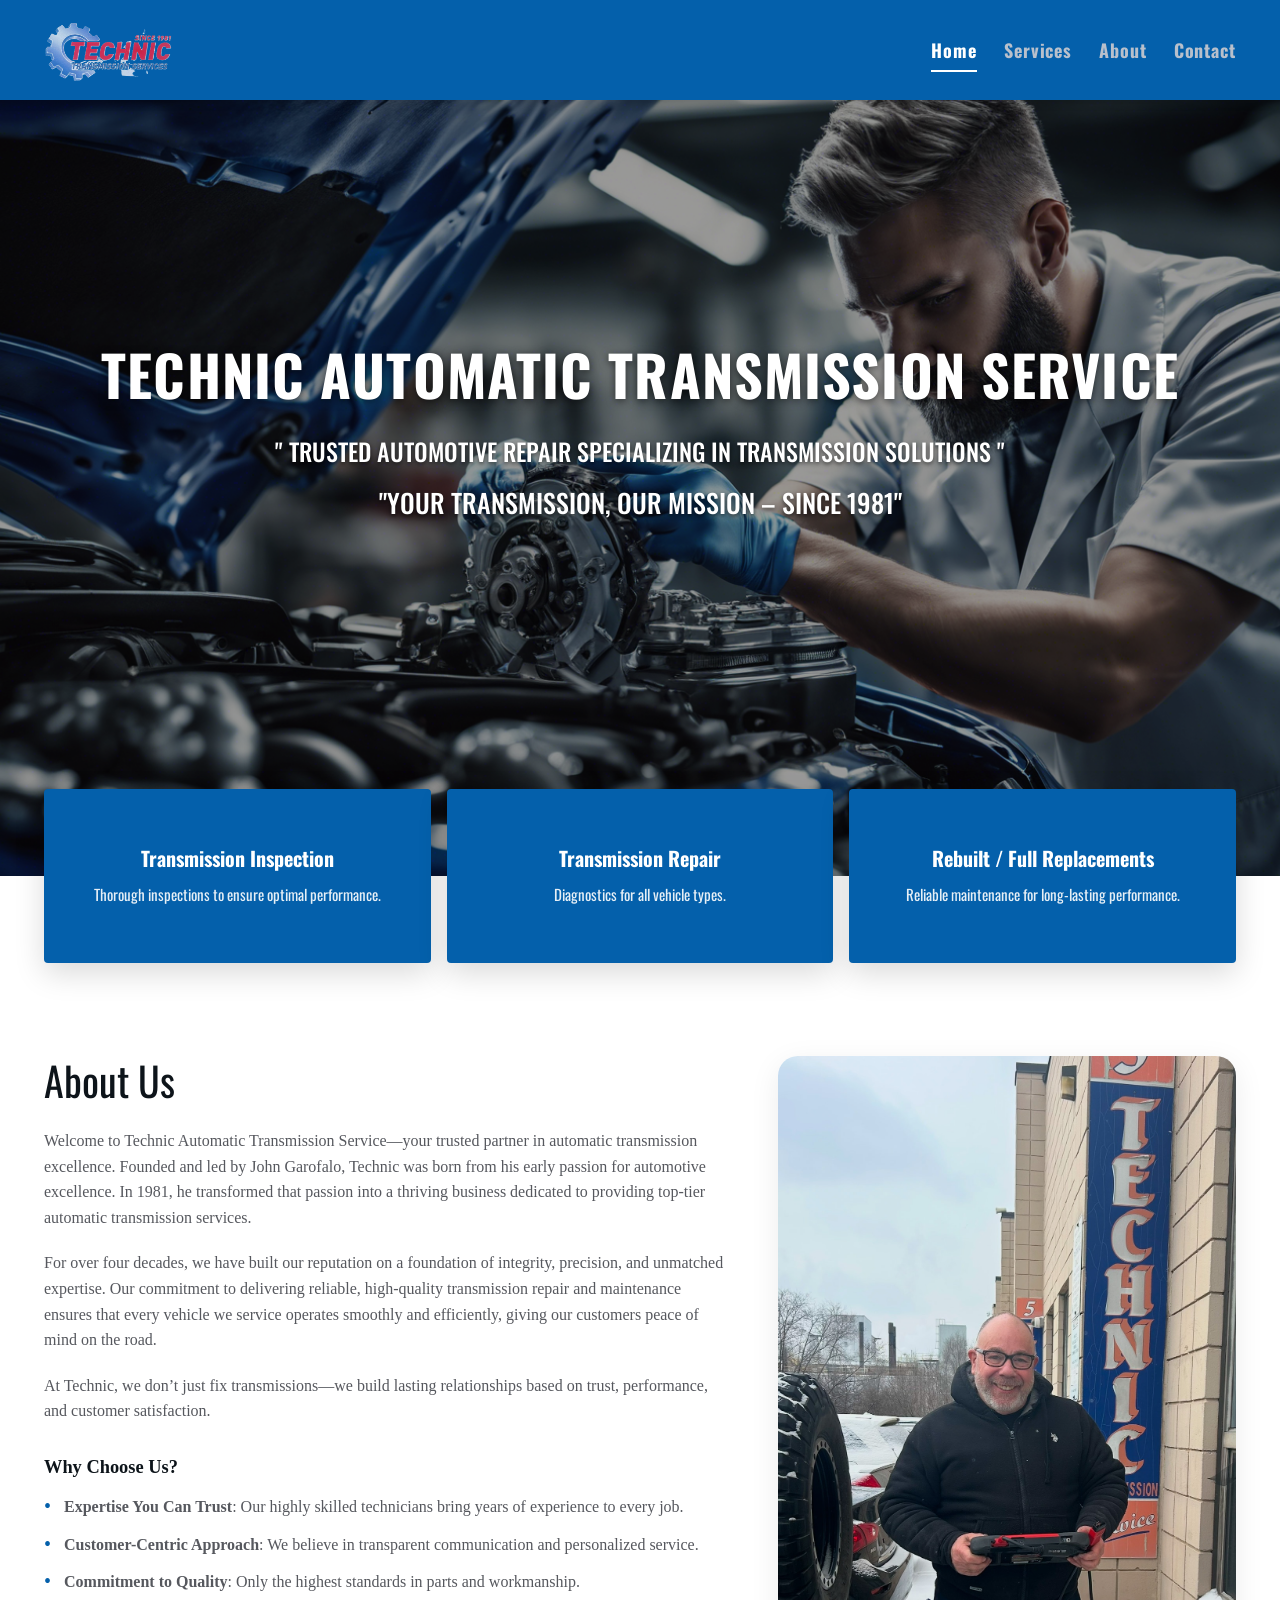
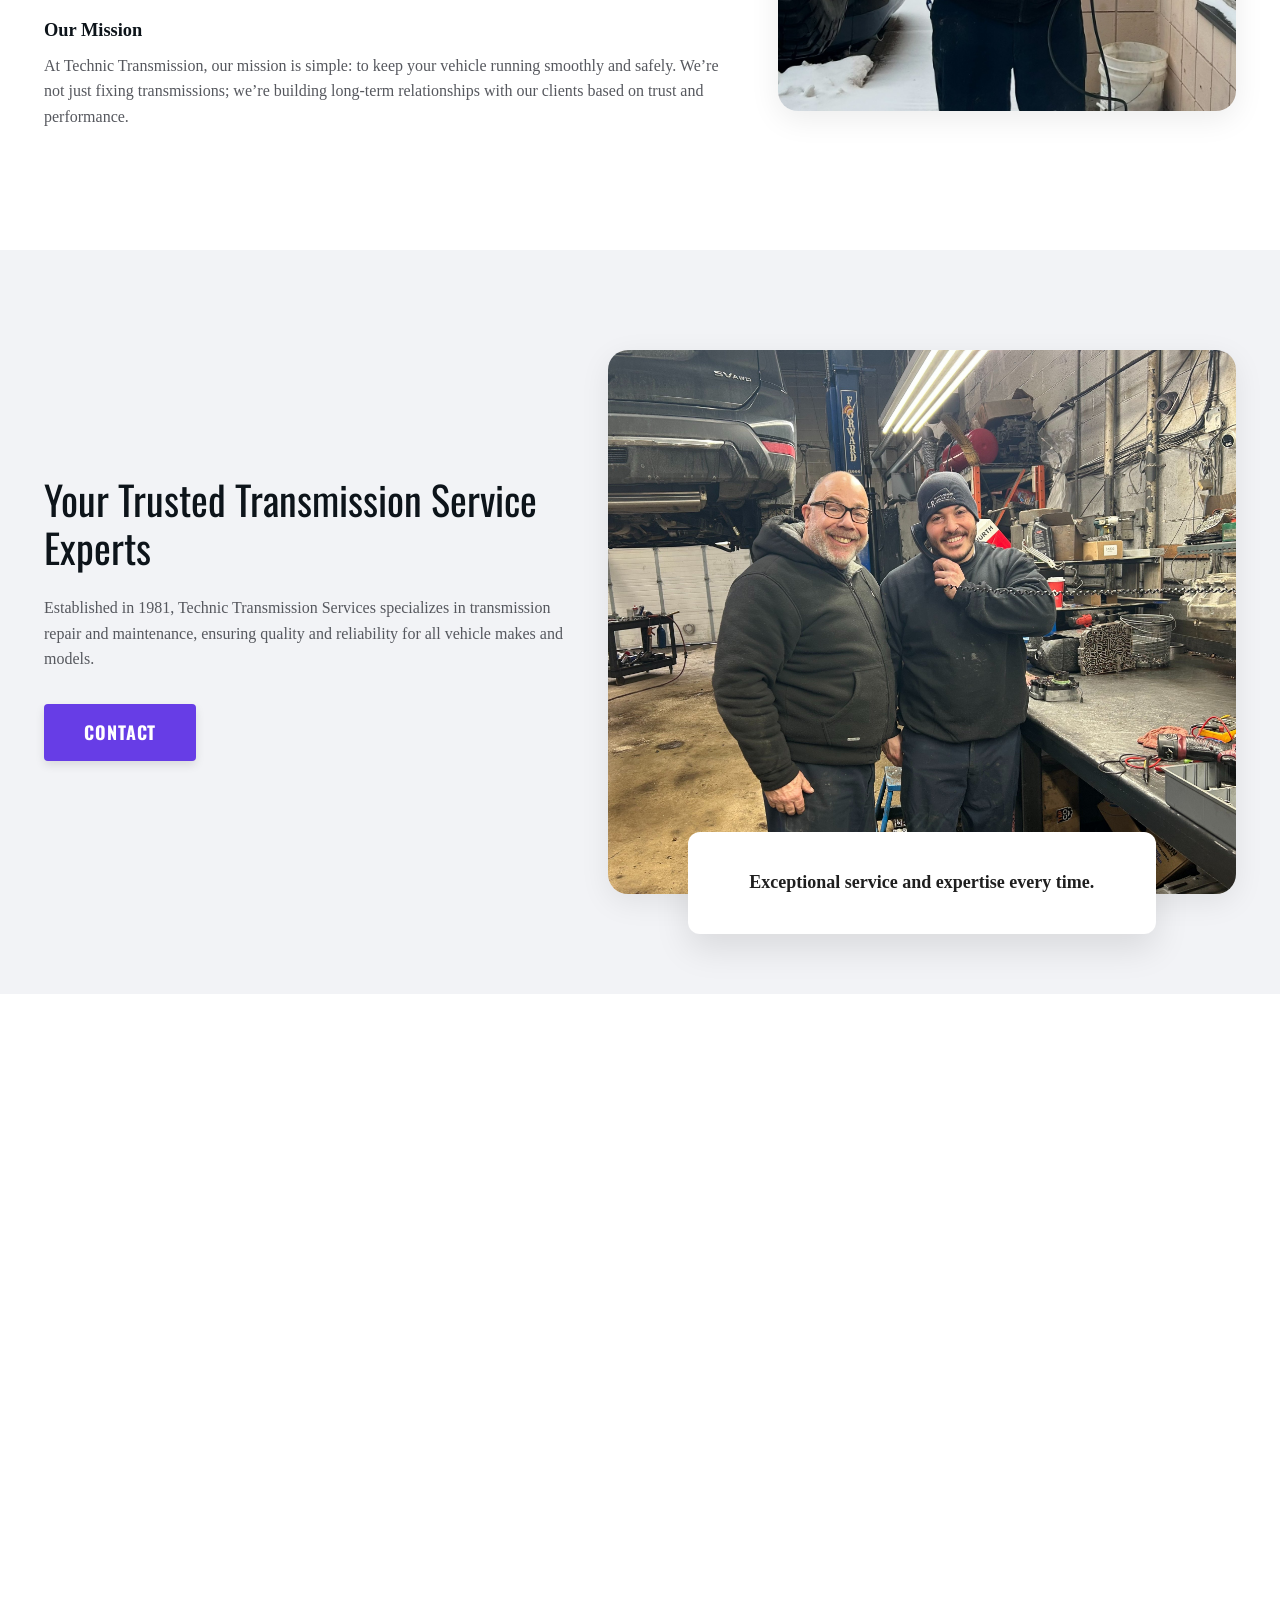
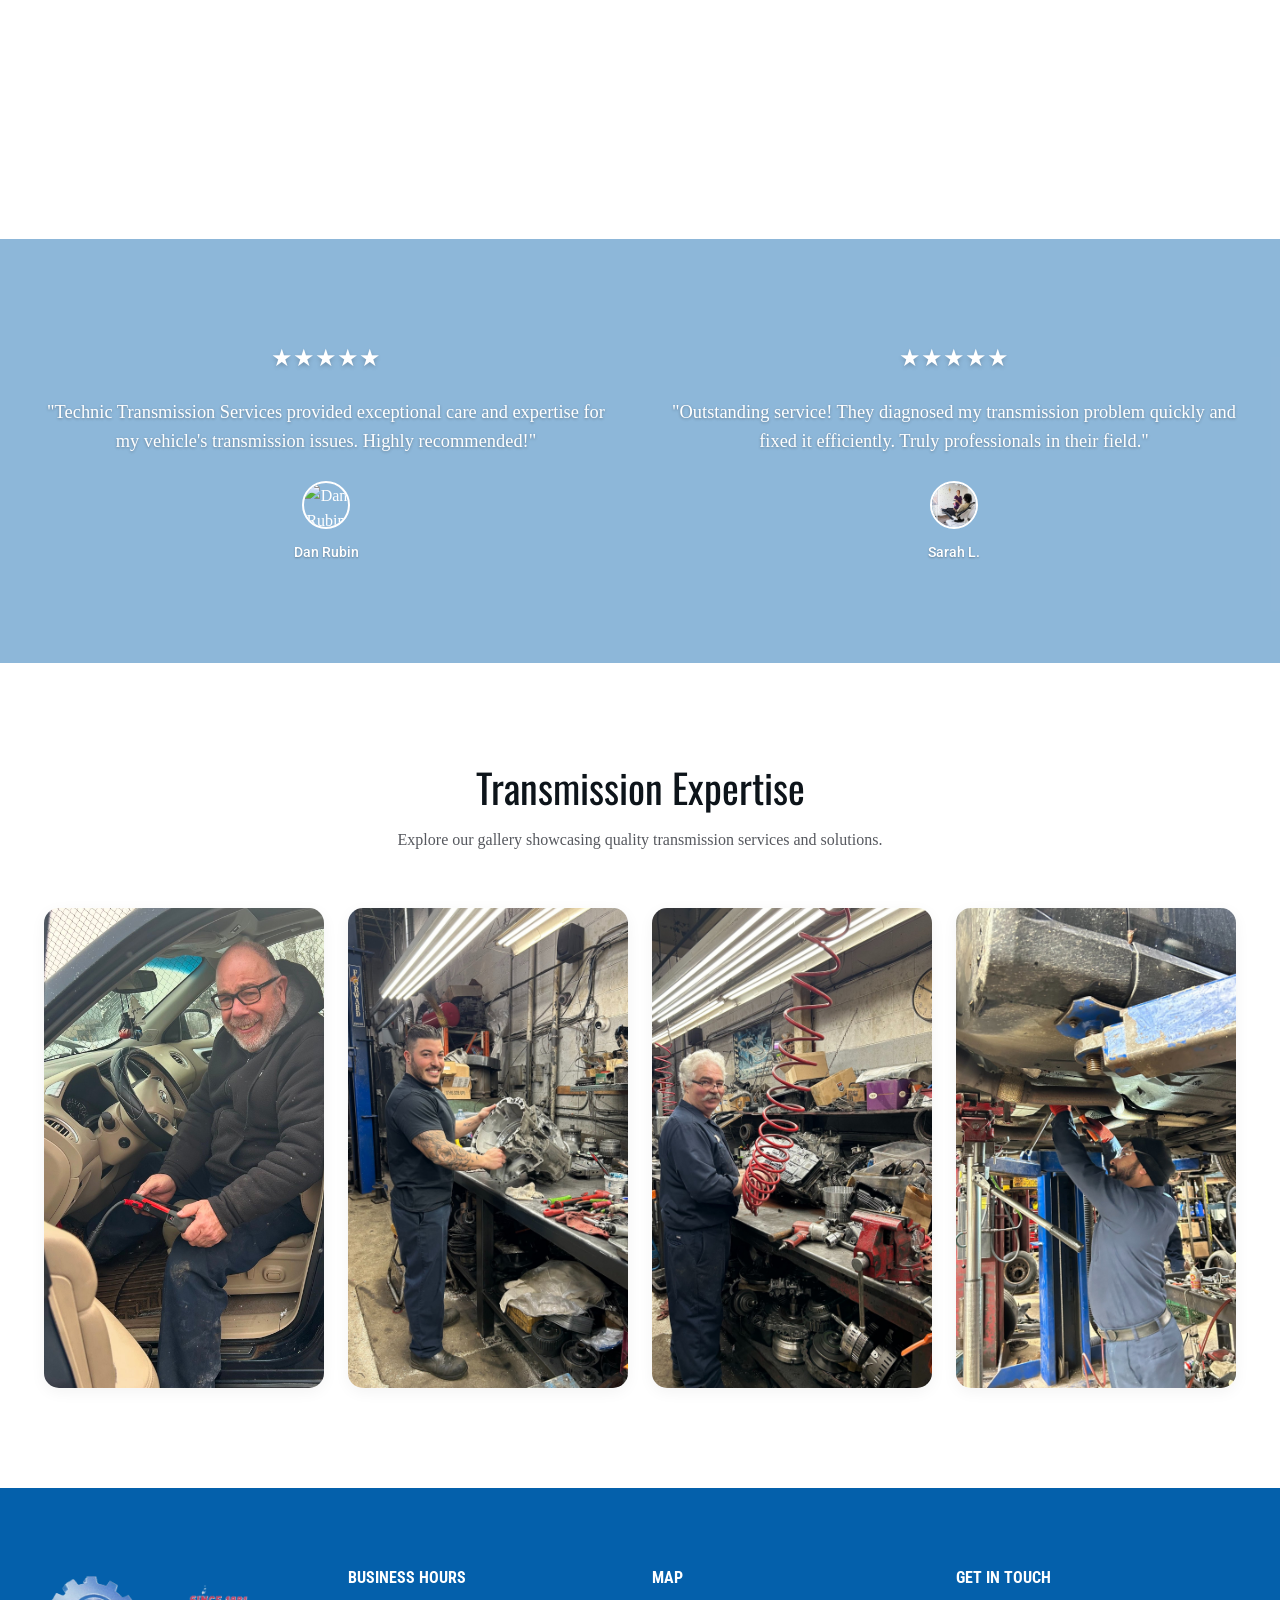
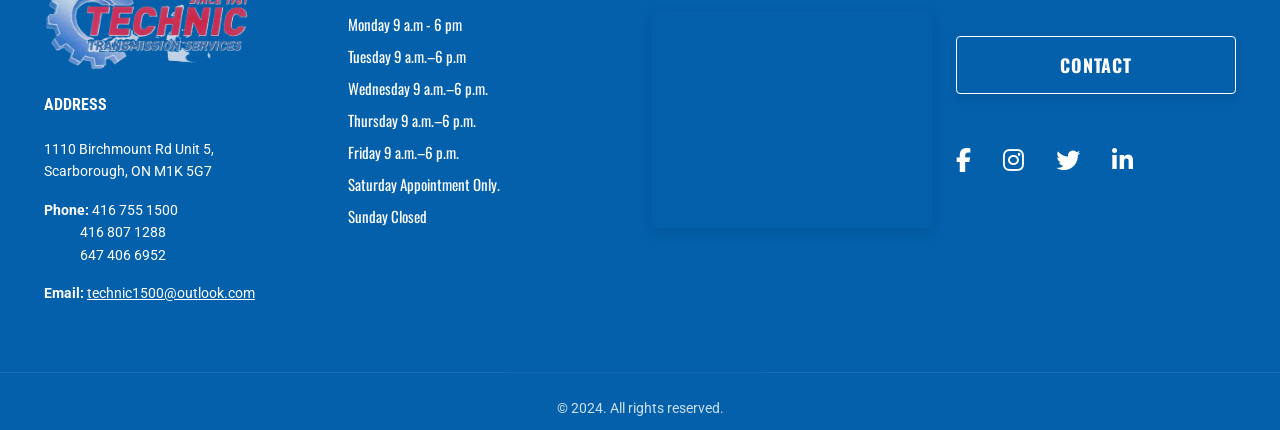
==== index.html @ 73900357 "Initial commit: Recreated technictransmission.com static clone with animations" ====
<!DOCTYPE html>
<html lang="en">
<head>
  <meta charset="utf-8">
  <meta name="viewport" content="width=device-width, initial-scale=1.0">
  <title>Expert Transmission Services for All Vehicle Makes and Models | TECHNIC TRANSMISSION SERVICES</title>
  <meta name="description" content="Technic Transmission Services has over 40 years of experience in automotive repair, specializing in transmission inspection, diagnostics, repairs, and replacements. Trust us for quality and reliability in all your transmission needs, serving both modern and classic vehicles.">
  <meta name="keywords" content="transmission services, automotive repair, vehicle maintenance">
  <link rel="canonical" href="https://technictransmission.com/">
  
  <!-- Open Graph -->
  <meta property="og:url" content="https://technictransmission.com/">
  <meta property="og:title" content="Expert Transmission Services for All Vehicle Makes and Models | TECHNIC TRANSMISSION SERVICES">
  <meta property="og:description" content="Technic Transmission Services has over 40 years of experience in automotive repair, specializing in transmission inspection, diagnostics, repairs, and replacements. Trust us for quality and reliability in all your transmission needs.">
  <meta property="og:type" content="website">
  <meta property="og:site_name" content="TECHNIC TRANSMISSION SERVICES">
  
  <!-- Font Awesome for Social Icons -->
  <link rel="stylesheet" href="https://cdnjs.cloudflare.com/ajax/libs/font-awesome/6.4.0/css/all.min.css">
  
  <!-- Stylesheets -->
  <link rel="stylesheet" href="css/style.css">
</head>
<body>

  <!-- Header Navigation -->
  <div class="header-wrapper">
    <header class="container">
      <a href="index.html" class="logo-link" id="nav-logo-link">
        <img src="assets/logo-technic-no-back-A1awnowZ25C1Ewwv.png" alt="TECHNIC TRANSMISSION SERVICES" class="logo">
      </a>
      <nav class="nav-desktop">
        <a href="index.html" class="active" id="nav-home">Home</a>
        <a href="services.html" id="nav-services">Services</a>
        <a href="about.html" id="nav-about">About</a>
        <a href="contact.html" id="nav-contact">Contact</a>
      </nav>
      <button class="mobile-nav-toggle" aria-label="Toggle Navigation" id="mobile-nav-toggle-btn">
        <span></span>
        <span></span>
        <span></span>
      </button>
    </header>
  </div>

  <!-- Mobile Navigation Drawer -->
  <div class="mobile-nav-drawer-overlay"></div>
  <div class="mobile-nav-drawer">
    <a href="index.html" class="active" id="mobile-nav-home">Home</a>
    <a href="services.html" id="mobile-nav-services">Services</a>
    <a href="about.html" id="mobile-nav-about">About</a>
    <a href="contact.html" id="mobile-nav-contact">Contact</a>
  </div>

  <!-- Main Hero Section -->
  <section class="hero-block" style="background-image: url('assets/generated-m7Vw7qOe8xiJV5N9.png');" id="hero-sec">
    <div class="hero-overlay"></div>
    <div class="container hero-content">
      <h1 id="hero-title">TECHNIC AUTOMATIC TRANSMISSION SERVICE</h1>
      <p class="subtitle-2" id="hero-sub2" style="margin-bottom: 12px;">" Trusted automotive repair specializing in transmission solutions "</p>
      <p class="subtitle-1" id="hero-sub1">"Your Transmission, Our Mission – Since 1981"</p>
    </div>
    <!-- 3 Overlap Cards -->
    <div class="hero-cards-row" id="hero-overlay-cards">
      <div class="hero-card" id="hero-card-1">
        <h6 id="hero-card-title-1">Transmission Inspection</h6>
        <p id="hero-card-desc-1">Thorough inspections to ensure optimal performance.</p>
      </div>
      <div class="hero-card" id="hero-card-2">
        <h6 id="hero-card-title-2">Transmission Repair</h6>
        <p id="hero-card-desc-2">Diagnostics for all vehicle types.</p>
      </div>
      <div class="hero-card" id="hero-card-3">
        <h6 id="hero-card-title-3">Rebuilt / Full Replacements</h6>
        <p id="hero-card-desc-3">Reliable maintenance for long-lasting performance.</p>
      </div>
    </div>
  </section>

  <!-- About Section -->
  <section class="section-padding block-light section-under-hero" id="about-us-sec">
    <div class="container about-section-grid reveal">
      <div class="about-content">
        <h3 id="about-title">About Us</h3>
        <p class="body" id="about-p-1">Welcome to Technic Automatic Transmission Service—your trusted partner in automatic transmission excellence. Founded and led by John Garofalo, Technic was born from his early passion for automotive excellence. In 1981, he transformed that passion into a thriving business dedicated to providing top-tier automatic transmission services.</p>
        <p class="body" id="about-p-2">For over four decades, we have built our reputation on a foundation of integrity, precision, and unmatched expertise. Our commitment to delivering reliable, high-quality transmission repair and maintenance ensures that every vehicle we service operates smoothly and efficiently, giving our customers peace of mind on the road.</p>
        <p class="body" id="about-p-3">At Technic, we don’t just fix transmissions—we build lasting relationships based on trust, performance, and customer satisfaction.</p>
        
        <h4 style="margin: 32px 0 16px; font-family: var(--font-body); font-weight: bold; font-size: 1.15rem;" id="why-choose-title">Why Choose Us?</h4>
        <ul id="why-choose-list">
          <li><strong>Expertise You Can Trust</strong>: Our highly skilled technicians bring years of experience to every job.</li>
          <li><strong>Customer-Centric Approach</strong>: We believe in transparent communication and personalized service.</li>
          <li><strong>Commitment to Quality</strong>: Only the highest standards in parts and workmanship.</li>
        </ul>
        
        <h4 style="margin: 24px 0 12px; font-family: var(--font-body); font-weight: bold; font-size: 1.15rem;" id="mission-title">Our Mission</h4>
        <p class="body" id="mission-p">At Technic Transmission, our mission is simple: to keep your vehicle running smoothly and safely. We’re not just fixing transmissions; we’re building long-term relationships with our clients based on trust and performance.</p>
      </div>
      <div class="about-image" id="about-img-box">
        <img src="assets/img_7250-AzG3MenNybFVEBEX.jpeg" alt="John Garofalo at Technic Automatic Transmission Service" id="about-img">
      </div>
    </div>
  </section>

  <!-- CTA Promo Section -->
  <section class="section-padding block-grey" id="cta-promo-sec">
    <div class="container split-promo-section reveal">
      <div class="split-promo-left">
        <h3 id="promo-title">Your Trusted Transmission Service Experts</h3>
        <p id="promo-desc">Established in 1981, Technic Transmission Services specializes in transmission repair and maintenance, ensuring quality and reliability for all vehicle makes and models.</p>
        <div>
          <a href="contact.html" class="btn btn-accent" id="promo-contact-btn">Contact</a>
        </div>
      </div>
      <div class="split-promo-right" id="promo-img-box">
        <div class="split-promo-img-wrapper">
          <img src="assets/img_7205-Y4LxPJ7b5zFBOOGz.jpeg" alt="Technic Transmission Service Workshop" id="promo-img">
        </div>
        <div class="split-promo-overlay-card" id="promo-overlay-card">
          <h6 id="promo-overlay-text">Exceptional service and expertise every time.</h6>
        </div>
      </div>
    </div>
  </section>

  <!-- Services Preview Section -->
  <section class="section-padding block-light reveal" id="services-preview-sec">
    <div class="container">
      <div class="services-section-intro">
        <h3 id="services-intro-title">Transmission Services Experts</h3>
        <p id="services-intro-desc">Specializing in transmission inspection, diagnostics, repairs, maintenance, and replacements for all vehicle types.</p>
      </div>
      <div class="services-grid-2col" id="services-cards-grid">
        <div class="service-card-2" id="service-card-repairs">
          <img src="assets/female-mechanic-holding-spare-parts-car-AQEyL80XDMIBqoEQ.jpg" alt="Female Mechanic Holding Spare Parts" id="service-img-repairs">
          <div class="service-card-2-content">
            <h6 id="service-title-repairs">Quality Repairs</h6>
            <p id="service-desc-repairs">Reliable transmission repairs performed by skilled technicians to restore your vehicle's performance and safety.</p>
          </div>
        </div>
        <div class="service-card-2" id="service-card-diagnostics">
          <img src="assets/spare-parts-car-mv0Dn53o91FQVlEJ.jpg" alt="Spare Parts Car" id="service-img-diagnostics">
          <div class="service-card-2-content">
            <h6 id="service-title-diagnostics">Expert Diagnostics</h6>
            <p id="service-desc-diagnostics">Comprehensive diagnostics to identify transmission issues and ensure optimal performance for your vehicle.</p>
          </div>
        </div>
      </div>
    </div>
  </section>

  <!-- Testimonials Section -->
  <section class="section-padding testimonials-section" style="background-image: url('assets/generated-YanylOLv6pF3JOVj.png');" id="testimonials-sec">
    <div class="testimonials-overlay"></div>
    <div class="container testimonials-content reveal" id="testimonials-container">
      <div class="testimonial-item" id="testimonial-dan">
        <div class="testimonial-stars" id="testimonial-stars-dan">★★★★★</div>
        <p class="testimonial-text" id="testimonial-quote-dan">"Technic Transmission Services provided exceptional care and expertise for my vehicle's transmission issues. Highly recommended!"</p>
        <img src="assets/photo-1687891993617-ac3cf1e47c81" alt="Dan Rubin" class="testimonial-avatar" id="testimonial-avatar-dan">
        <div class="testimonial-author" id="testimonial-author-dan">Dan Rubin</div>
      </div>
      <div class="testimonial-item" id="testimonial-sarah">
        <div class="testimonial-stars" id="testimonial-stars-sarah">★★★★★</div>
        <p class="testimonial-text" id="testimonial-quote-sarah">"Outstanding service! They diagnosed my transmission problem quickly and fixed it efficiently. Truly professionals in their field."</p>
        <img src="assets/photo-1711397817860-743aa0dc0dc6" alt="Sarah L." class="testimonial-avatar" id="testimonial-avatar-sarah">
        <div class="testimonial-author" id="testimonial-author-sarah">Sarah L.</div>
      </div>
    </div>
  </section>

  <!-- Gallery Section -->
  <section class="section-padding block-light reveal" id="gallery-sec">
    <div class="container">
      <div class="services-section-intro">
        <h3 id="gallery-intro-title">Transmission Expertise</h3>
        <p id="gallery-intro-desc">Explore our gallery showcasing quality transmission services and solutions.</p>
      </div>
      <div class="gallery-grid" id="gallery-photos-grid">
        <div class="gallery-item" id="gallery-item-1">
          <img src="assets/img_7249-mnlq49MXMKuP9bwV.png" alt="Transmission Parts Assembly" id="gallery-img-1">
          <div class="gallery-overlay-hover"></div>
        </div>
        <div class="gallery-item" id="gallery-item-2">
          <img src="assets/img_6449-AE0oZgbaqlcnMvZZ.jpeg" alt="Gearbox components" id="gallery-img-2">
          <div class="gallery-overlay-hover"></div>
        </div>
        <div class="gallery-item" id="gallery-item-3">
          <img src="assets/img_6458-YrDlpGylnVs5441n.jpeg" alt="Automotive lift tools" id="gallery-img-3">
          <div class="gallery-overlay-hover"></div>
        </div>
        <div class="gallery-item" id="gallery-item-4">
          <img src="assets/img_6452-YNqyjgGPD8cWO13d.jpeg" alt="John working on mechanical parts" id="gallery-img-4">
          <div class="gallery-overlay-hover"></div>
        </div>
      </div>
    </div>
  </section>

  <!-- Footer -->
  <footer class="footer-section" id="site-footer">
    <div class="container footer-grid">
      <!-- Col 1 -->
      <div class="footer-col" id="footer-col-1">
        <img src="assets/logo-technic-no-back-A1awnowZ25C1Ewwv.png" alt="TECHNIC TRANSMISSION SERVICES Logo" class="footer-logo" id="footer-logo-img">
        <h5>ADDRESS</h5>
        <div class="footer-address-col" id="footer-address-info">
          <p>1110 Birchmount Rd Unit 5,<br>Scarborough, ON M1K 5G7</p>
          <p style="margin-top: 16px;"><strong>Phone:</strong> 416 755 1500<br>&nbsp;&nbsp;&nbsp;&nbsp;&nbsp;&nbsp;&nbsp;&nbsp;&nbsp;&nbsp;&nbsp;&nbsp;416 807 1288<br>&nbsp;&nbsp;&nbsp;&nbsp;&nbsp;&nbsp;&nbsp;&nbsp;&nbsp;&nbsp;&nbsp;&nbsp;647 406 6952</p>
          <p style="margin-top: 16px;"><strong>Email:</strong> <a href="mailto:technic1500@outlook.com">technic1500@outlook.com</a></p>
        </div>
      </div>
      <!-- Col 2 -->
      <div class="footer-col footer-hours-col" id="footer-col-2">
        <h5>BUSINESS HOURS</h5>
        <p>Monday 9 a.m - 6 pm</p>
        <p>Tuesday 9 a.m.–6 p.m</p>
        <p>Wednesday 9 a.m.–6 p.m.</p>
        <p>Thursday 9 a.m.–6 p.m.</p>
        <p>Friday 9 a.m.–6 p.m.</p>
        <p>Saturday Appointment Only.</p>
        <p>Sunday Closed</p>
      </div>
      <!-- Col 3 -->
      <div class="footer-col" id="footer-col-3">
        <h5>MAP</h5>
        <div class="footer-map-col" id="footer-map-container">
          <iframe src="https://maps.google.com/maps?q=1110%20Birchmount%20Rd,%20Unit%205,Scarborough,ON%20M1K%205G7&t=m&z=13&ie=UTF8&output=embed" allowfullscreen="" loading="lazy" title="Technic Transmission Location Map"></iframe>
        </div>
      </div>
      <!-- Col 4 -->
      <div class="footer-col footer-social-btn-col" id="footer-col-4">
        <h5>GET IN TOUCH</h5>
        <a href="contact.html" class="btn btn-primary" style="width: 100%; border: 1px solid var(--color-white);" id="footer-contact-btn">Contact</a>
        <div class="footer-social-icons" style="margin-top: 24px;" id="footer-social-icons-box">
          <a href="#" aria-label="Facebook"><i class="fab fa-facebook-f"></i></a>
          <a href="#" aria-label="Instagram"><i class="fab fa-instagram"></i></a>
          <a href="#" aria-label="Twitter"><i class="fab fa-twitter"></i></a>
          <a href="#" aria-label="LinkedIn"><i class="fab fa-linkedin-in"></i></a>
        </div>
      </div>
    </div>
    <div class="footer-copyright" id="footer-copyright-bar">
      © 2024. All rights reserved.
    </div>
  </footer>

  <!-- Lightbox Modal -->
  <div class="lightbox-modal" id="gallery-lightbox">
    <button class="lightbox-close" aria-label="Close Lightbox" id="lightbox-close-btn">&times;</button>
    <div class="lightbox-content">
      <img src="" alt="" class="lightbox-img" id="lightbox-main-img">
    </div>
  </div>

  <!-- Scripts -->
  <script src="js/script.js"></script>
</body>
</html>
---- css/style.css ----
/* Import Google Fonts */
@import url('https://fonts.googleapis.com/css2?family=Oswald:wght@400;500;700&family=Roboto+Condensed:wght@400;700&family=Roboto:wght@400;500;700&display=swap');

/* Color Variables and Typography */
:root {
  --color-blue: #0460ab;
  --color-blue-hover: #034b85;
  --color-light-blue: #b8c0cc;
  --color-primary: #673de6;
  --color-primary-hover: #5025d1;
  --color-dark: #0d141a;
  --color-gray: #56585e;
  --color-light-gray: #f2f3f6;
  --color-white: #ffffff;
  --color-border: #dadce0;
  
  --font-header: 'Oswald', sans-serif;
  --font-body: 'Georgia', serif;
  --font-ui: 'Roboto', sans-serif;
  --font-condensed: 'Roboto Condensed', sans-serif;
  
  --max-width: 1224px;
}

/* Reset and Global Styles */
* {
  box-sizing: border-box;
  margin: 0;
  padding: 0;
}

html {
  scroll-behavior: smooth;
}

body {
  font-family: var(--font-body);
  color: var(--color-gray);
  line-height: 1.6;
  background-color: var(--color-white);
  overflow-x: hidden;
}

h1, h2, h3, h4, h5, h6 {
  font-family: var(--font-header);
  color: var(--color-dark);
  font-weight: 400;
  line-height: 1.2;
}

h1 { font-size: 3rem; }
h2 { font-size: 2.5rem; }
h3 { font-size: 2.25rem; }
h4 { font-size: 1.75rem; }
h5 { font-size: 1.25rem; }
h6 { font-size: 1.1rem; }

a {
  text-decoration: none;
  color: inherit;
  transition: all 0.3s cubic-bezier(0.25, 0.8, 0.25, 1);
}

img {
  max-width: 100%;
  height: auto;
  display: block;
}

/* Scroll Reveal Base Classes */
.reveal {
  opacity: 0;
  transform: translateY(40px);
  transition: opacity 0.8s cubic-bezier(0.16, 1, 0.3, 1), transform 0.8s cubic-bezier(0.16, 1, 0.3, 1);
}

.reveal.visible {
  opacity: 1;
  transform: translateY(0);
}

.reveal-delay-1 { transition-delay: 0.1s; }
.reveal-delay-2 { transition-delay: 0.2s; }
.reveal-delay-3 { transition-delay: 0.3s; }

/* Layout Utilities */
.container {
  max-width: var(--max-width);
  margin: 0 auto;
  padding: 0 16px;
  width: 100%;
}

.section-padding {
  padding: 100px 0;
}

@media (max-width: 768px) {
  .section-padding {
    padding: 60px 16px;
  }
}

.text-center {
  text-align: center;
}

.text-left {
  text-align: left;
}

/* Sticky Header */
.header-wrapper {
  position: sticky;
  top: 0;
  z-index: 100;
  background-color: var(--color-blue);
  box-shadow: 0 2px 10px rgba(0, 0, 0, 0.1);
  transition: background-color 0.4s ease, height 0.4s ease;
}

header {
  height: 100px;
  display: flex;
  justify-content: space-between;
  align-items: center;
  transition: height 0.4s ease;
}

header .logo-link {
  display: flex;
  align-items: center;
}

header .logo {
  height: 64px;
  transition: height 0.4s ease, transform 0.3s ease;
}

header .logo:hover {
  transform: scale(1.05);
}

/* Nav Links */
nav.nav-desktop {
  display: flex;
  align-items: center;
  gap: 27px;
  height: 100%;
}

nav.nav-desktop a {
  font-family: var(--font-header);
  font-size: 18px;
  font-weight: 700;
  text-transform: none;
  color: var(--color-light-blue);
  letter-spacing: 0.05em;
  padding: 8px 0;
  position: relative;
}

nav.nav-desktop a:hover,
nav.nav-desktop a.active {
  color: var(--color-white);
}

nav.nav-desktop a::after {
  content: '';
  position: absolute;
  bottom: 0;
  left: 0;
  width: 0;
  height: 2px;
  background-color: var(--color-white);
  transition: width 0.3s cubic-bezier(0.25, 0.8, 0.25, 1);
}

nav.nav-desktop a:hover::after,
nav.nav-desktop a.active::after {
  width: 100%;
}

/* Mobile Nav Toggle */
.mobile-nav-toggle {
  display: none;
  background: none;
  border: none;
  cursor: pointer;
  padding: 8px;
  z-index: 200;
}

.mobile-nav-toggle span {
  display: block;
  width: 28px;
  height: 3px;
  background-color: var(--color-white);
  margin: 6px 0;
  transition: all 0.3s cubic-bezier(0.25, 0.8, 0.25, 1);
}

/* Hamburger menu open state */
.mobile-nav-toggle.open span:nth-child(1) {
  transform: translateY(9px) rotate(45deg);
}

.mobile-nav-toggle.open span:nth-child(2) {
  opacity: 0;
}

.mobile-nav-toggle.open span:nth-child(3) {
  transform: translateY(-9px) rotate(-45deg);
}

/* Mobile Nav Overlay Drawer */
.mobile-nav-drawer {
  position: fixed;
  top: 0;
  right: -100%;
  width: 75%;
  max-width: 320px;
  height: 100vh;
  background-color: var(--color-blue);
  z-index: 150;
  display: flex;
  flex-direction: column;
  padding: 120px 32px 40px;
  box-shadow: -5px 0 25px rgba(0,0,0,0.15);
  transition: right 0.4s cubic-bezier(0.16, 1, 0.3, 1);
}

.mobile-nav-drawer.open {
  right: 0;
}

.mobile-nav-drawer-overlay {
  position: fixed;
  top: 0;
  left: 0;
  width: 100vw;
  height: 100vh;
  background-color: rgba(0, 0, 0, 0.4);
  z-index: 140;
  opacity: 0;
  visibility: hidden;
  transition: all 0.3s ease;
}

.mobile-nav-drawer-overlay.open {
  opacity: 1;
  visibility: visible;
}

.mobile-nav-drawer a {
  font-family: var(--font-header);
  font-size: 24px;
  font-weight: 700;
  text-transform: uppercase;
  color: var(--color-light-blue);
  margin-bottom: 24px;
}

.mobile-nav-drawer a:hover,
.mobile-nav-drawer a.active {
  color: var(--color-white);
}

/* Responsive Header */
@media (max-width: 768px) {
  header {
    height: 76px;
  }
  header .logo {
    height: 36px;
  }
  nav.nav-desktop {
    display: none;
  }
  .mobile-nav-toggle {
    display: block;
  }
}

/* Premium Button Component */
.btn {
  display: inline-block;
  font-family: var(--font-header);
  font-size: 18px;
  font-weight: 700;
  text-transform: uppercase;
  padding: 14px 40px;
  border-radius: 4px;
  border: none;
  cursor: pointer;
  transition: all 0.3s cubic-bezier(0.25, 0.8, 0.25, 1);
  letter-spacing: 0.05em;
  text-align: center;
  position: relative;
  overflow: hidden;
  box-shadow: 0 4px 10px rgba(0,0,0,0.1);
  z-index: 1;
}

.btn-primary {
  background-color: var(--color-blue);
  color: var(--color-white);
}

.btn-primary::before {
  content: '';
  position: absolute;
  top: 0;
  left: 0;
  width: 100%;
  height: 100%;
  background: var(--color-blue-hover);
  z-index: -1;
  transform: scaleX(0);
  transform-origin: right;
  transition: transform 0.4s cubic-bezier(0.16, 1, 0.3, 1);
}

.btn-primary:hover {
  transform: translateY(-3px);
  box-shadow: 0 6px 15px rgba(0,0,0,0.15);
}

.btn-primary:hover::before {
  transform: scaleX(1);
  transform-origin: left;
}

.btn-accent {
  background-color: var(--color-primary);
  color: var(--color-white);
}

.btn-accent::before {
  content: '';
  position: absolute;
  top: 0;
  left: 0;
  width: 100%;
  height: 100%;
  background: var(--color-primary-hover);
  z-index: -1;
  transform: scaleX(0);
  transform-origin: right;
  transition: transform 0.4s cubic-bezier(0.16, 1, 0.3, 1);
}

.btn-accent:hover {
  transform: translateY(-3px);
  box-shadow: 0 6px 15px rgba(0,0,0,0.15);
}

.btn-accent:hover::before {
  transform: scaleX(1);
  transform-origin: left;
}

/* Forms */
.form-group {
  margin-bottom: 22px;
}

.form-label {
  display: block;
  font-family: var(--font-ui);
  font-size: 14px;
  font-weight: 500;
  margin-bottom: 6px;
  color: var(--color-dark);
}

.form-control {
  width: 100%;
  padding: 12px 16px;
  font-family: var(--font-ui);
  font-size: 15px;
  border: 1px solid var(--color-border);
  border-radius: 4px;
  background-color: var(--color-white);
  color: var(--color-dark);
  transition: border-color 0.3s ease, box-shadow 0.3s ease;
}

.form-control:focus {
  outline: none;
  border-color: var(--color-blue);
  box-shadow: 0 0 0 3px rgba(4, 96, 171, 0.15);
}

textarea.form-control {
  resize: vertical;
  min-height: 120px;
}

.form-error-msg {
  color: #ff3860;
  font-family: var(--font-ui);
  font-size: 12px;
  margin-top: 4px;
  display: none;
  animation: fadeIn 0.3s ease;
}

/* Form success card */
.form-success-card {
  display: none;
  background-color: var(--color-light-gray);
  border: 2px solid var(--color-blue);
  border-radius: 8px;
  padding: 40px;
  text-align: center;
  box-shadow: 0 10px 25px rgba(0,0,0,0.05);
  animation: scaleUp 0.4s cubic-bezier(0.16, 1, 0.3, 1) forwards;
}

.form-success-card h4 {
  margin-bottom: 12px;
  color: var(--color-blue);
}

/* General Layout Blocks */
.block-light {
  background-color: var(--color-white);
}

.block-grey {
  background-color: var(--color-light-gray);
}

/* 1. Hero Block styling (Home page) */
.hero-block {
  position: relative;
  background-size: cover;
  background-position: center;
  background-repeat: no-repeat;
  min-height: 776px;
  display: flex;
  flex-direction: column;
  justify-content: center;
}

.hero-overlay {
  position: absolute;
  top: 0;
  left: 0;
  width: 100%;
  height: 100%;
  background-color: rgba(0, 0, 0, 0.4); /* Overlay Opacity */
  z-index: 1;
}

.hero-content {
  position: relative;
  z-index: 2;
  text-align: center;
  color: var(--color-white);
  padding: 100px 0 200px;
  animation: fadeInDown 1s cubic-bezier(0.16, 1, 0.3, 1);
}

.hero-content h1 {
  font-size: 3.5rem;
  color: var(--color-white);
  margin-bottom: 24px;
  text-shadow: 0 2px 8px rgba(0,0,0,0.6);
  font-weight: 700;
  text-transform: uppercase;
  letter-spacing: 0.02em;
}

.hero-content .subtitle-1 {
  font-family: var(--font-header);
  font-size: 26px;
  font-weight: 500;
  text-transform: uppercase;
  margin-bottom: 12px;
  color: var(--color-white);
  text-shadow: 0 2px 4px rgba(0,0,0,0.6);
}

.hero-content .subtitle-2 {
  font-family: var(--font-header);
  font-size: 24px;
  font-weight: 500;
  text-transform: uppercase;
  color: var(--color-white);
  text-shadow: 0 2px 4px rgba(0,0,0,0.6);
}

/* Service box overlays in hero bottom */
.hero-cards-row {
  position: absolute;
  bottom: 0;
  left: 50%;
  transform: translate(-50%, 50%);
  width: 100%;
  max-width: var(--max-width);
  display: grid;
  grid-template-columns: repeat(3, 1fr);
  gap: 16px;
  padding: 0 16px;
  z-index: 5;
  animation: heroCardsFadeInUp 1s cubic-bezier(0.16, 1, 0.3, 1) 0.2s both;
}

.hero-card {
  background-color: var(--color-blue);
  color: var(--color-white);
  padding: 40px 32px;
  text-align: center;
  box-shadow: 0 10px 30px rgba(0,0,0,0.15);
  display: flex;
  flex-direction: column;
  justify-content: center;
  align-items: center;
  min-height: 174px;
  transition: transform 0.3s cubic-bezier(0.25, 0.8, 0.25, 1), box-shadow 0.3s ease;
  border-radius: 4px;
  cursor: default;
}

.hero-card:hover {
  transform: translateY(-8px);
  box-shadow: 0 15px 35px rgba(0,0,0,0.25);
  background-color: var(--color-blue-hover);
}

.hero-card h6 {
  font-size: 20px;
  font-weight: 700;
  text-transform: none;
  margin-bottom: 12px;
  color: var(--color-white);
  font-family: var(--font-header);
  transition: transform 0.3s ease;
}

.hero-card:hover h6 {
  transform: scale(1.05);
}

.hero-card p {
  font-family: var(--font-header);
  font-size: 15px;
  font-weight: 400;
  opacity: 0.9;
}

/* Adjust margins on section under hero due to cards overlap */
.section-under-hero {
  padding-top: 180px;
}

@media (max-width: 768px) {
  .hero-block {
    min-height: auto;
  }
  .hero-content {
    padding: 60px 16px 220px;
  }
  .hero-content h1 {
    font-size: 2.2rem;
  }
  .hero-content .subtitle-1,
  .hero-content .subtitle-2 {
    font-size: 18px;
  }
  .hero-cards-row {
    position: relative;
    transform: none;
    left: 0;
    grid-template-columns: 1fr;
    gap: 16px;
    padding: 0 16px;
    margin-top: -180px;
    margin-bottom: 40px;
    animation: fadeInUpMobile 1s cubic-bezier(0.16, 1, 0.3, 1) 0.2s both;
  }
  .section-under-hero {
    padding-top: 40px;
  }
}

/* 2. Split/Promotional Section with Image, Text and Overlay Shape Card */
.split-promo-section {
  display: flex;
  align-items: stretch;
  gap: 40px;
}

.split-promo-left {
  flex: 1;
  display: flex;
  flex-direction: column;
  justify-content: center;
}

.split-promo-left h3 {
  font-size: 2.5rem;
  margin-bottom: 24px;
}

.split-promo-left p {
  margin-bottom: 32px;
}

.split-promo-right {
  flex: 1.2;
  position: relative;
}

.split-promo-img-wrapper {
  width: 100%;
  height: 544px;
  border-radius: 20px;
  overflow: hidden;
  box-shadow: 0 8px 30px rgba(0,0,0,0.08);
}

.split-promo-img-wrapper img {
  width: 100%;
  height: 100%;
  object-fit: cover;
  transition: transform 0.6s cubic-bezier(0.25, 0.8, 0.25, 1);
}

.split-promo-right:hover .split-promo-img-wrapper img {
  transform: scale(1.04);
}

/* Floating White card */
.split-promo-overlay-card {
  position: absolute;
  bottom: -40px;
  left: 80px;
  right: 80px;
  background-color: var(--color-white);
  border-radius: 12px;
  padding: 40px;
  box-shadow: 0 15px 35px rgba(0,0,0,0.1);
  text-align: center;
  transition: transform 0.3s cubic-bezier(0.25, 0.8, 0.25, 1), box-shadow 0.3s ease;
}

.split-promo-right:hover .split-promo-overlay-card {
  transform: translateY(-5px);
  box-shadow: 0 20px 40px rgba(0,0,0,0.15);
}

.split-promo-overlay-card h6 {
  font-size: 18px;
  font-weight: 700;
  color: #1f1f1f;
  font-family: var(--font-body);
}

@media (max-width: 992px) {
  .split-promo-section {
    flex-direction: column;
    gap: 56px;
  }
  .split-promo-img-wrapper {
    height: 376px;
  }
  .split-promo-overlay-card {
    position: relative;
    bottom: 0;
    left: 0;
    right: 0;
    margin-top: -30px;
    padding: 30px 20px;
  }
}

/* 3. About Section (Home page / about.html) */
.about-section-grid {
  display: grid;
  grid-template-columns: 1.2fr 0.8fr;
  gap: 48px;
}

.about-content h3 {
  font-size: 2.5rem;
  margin-bottom: 24px;
}

.about-content p.body {
  margin-bottom: 20px;
}

.about-content strong {
  font-weight: 700;
}

.about-content ul {
  list-style: none;
  margin-bottom: 24px;
}

.about-content li {
  margin-bottom: 12px;
  padding-left: 20px;
  position: relative;
  transition: transform 0.2s ease;
}

.about-content li:hover {
  transform: translateX(4px);
}

.about-content li::before {
  content: '•';
  position: absolute;
  left: 0;
  color: var(--color-blue);
  font-size: 20px;
  line-height: 1;
  top: 2px;
}

.about-image {
  border-radius: 20px;
  overflow: hidden;
  height: 655px;
  box-shadow: 0 8px 30px rgba(0,0,0,0.08);
}

.about-image img {
  width: 100%;
  height: 100%;
  object-fit: cover;
  transition: transform 0.6s cubic-bezier(0.25, 0.8, 0.25, 1);
}

.about-image:hover img {
  transform: scale(1.03);
}

@media (max-width: 768px) {
  .about-section-grid {
    grid-template-columns: 1fr;
    gap: 32px;
  }
  .about-image {
    height: 376px;
  }
}

/* 4. Services Grid (2 Columns, Home Page / services.html) */
.services-section-intro {
  max-width: 650px;
  margin: 0 auto 56px;
  text-align: center;
}

.services-section-intro h3 {
  font-size: 2.5rem;
  margin-bottom: 16px;
}

.services-grid-2col {
  display: grid;
  grid-template-columns: 1fr 1fr;
  gap: 32px;
}

.service-card-2 {
  background-color: var(--color-white);
  border-radius: 12px;
  overflow: hidden;
  box-shadow: 0 4px 20px rgba(0,0,0,0.05);
  display: flex;
  flex-direction: column;
  transition: transform 0.3s cubic-bezier(0.25, 0.8, 0.25, 1), box-shadow 0.3s ease;
}

.service-card-2:hover {
  transform: translateY(-8px);
  box-shadow: 0 15px 35px rgba(0,0,0,0.1);
}

.service-card-2 img {
  height: 304px;
  width: 100%;
  object-fit: cover;
  transition: transform 0.6s cubic-bezier(0.25, 0.8, 0.25, 1);
}

.service-card-2:hover img {
  transform: scale(1.05);
}

.service-card-2-content {
  padding: 40px;
  text-align: center;
  flex-grow: 1;
}

.service-card-2-content h6 {
  font-size: 22px;
  font-weight: 700;
  margin-bottom: 16px;
  color: var(--color-dark);
  transition: color 0.3s ease;
}

.service-card-2:hover .service-card-2-content h6 {
  color: var(--color-blue);
}

.service-card-2-content p {
  color: var(--color-gray);
  font-size: 15px;
}

@media (max-width: 768px) {
  .services-grid-2col {
    grid-template-columns: 1fr;
    gap: 24px;
  }
  .service-card-2 img {
    height: 224px;
  }
  .service-card-2-content {
    padding: 24px;
  }
}

/* 5. Testimonial Section with Stars */
.testimonials-section {
  position: relative;
  background-size: cover;
  background-position: center;
  background-attachment: fixed;
  color: var(--color-white);
}

.testimonials-overlay {
  position: absolute;
  top: 0;
  left: 0;
  width: 100%;
  height: 100%;
  background-color: rgba(4, 96, 171, 0.45); /* Overlay opacity 45% with Header Blue */
  z-index: 1;
}

.testimonials-content {
  position: relative;
  z-index: 2;
  display: grid;
  grid-template-columns: 1fr 1fr;
  gap: 64px;
}

.testimonial-item {
  text-align: center;
  display: flex;
  flex-direction: column;
  align-items: center;
  transition: transform 0.3s cubic-bezier(0.25, 0.8, 0.25, 1);
}

.testimonial-item:hover {
  transform: scale(1.02);
}

.testimonial-stars {
  font-size: 24px;
  color: var(--color-white);
  margin-bottom: 20px;
  text-shadow: 0 2px 4px rgba(0,0,0,0.2);
}

.testimonial-text {
  font-family: var(--font-body);
  font-size: 1.15rem;
  margin-bottom: 24px;
  line-height: 1.6;
  text-shadow: 0 1px 3px rgba(0,0,0,0.3);
}

.testimonial-avatar {
  width: 48px;
  height: 48px;
  border-radius: 50%;
  object-fit: cover;
  margin-bottom: 12px;
  border: 2px solid var(--color-white);
  transition: transform 0.4s ease;
}

.testimonial-item:hover .testimonial-avatar {
  transform: rotate(10deg) scale(1.1);
}

.testimonial-author {
  font-family: var(--font-ui);
  font-weight: 500;
  font-size: 14px;
  text-shadow: 0 1px 2px rgba(0,0,0,0.3);
}

@media (max-width: 768px) {
  .testimonials-content {
    grid-template-columns: 1fr;
    gap: 48px;
  }
  .testimonial-avatar {
    width: 54px;
    height: 54px;
  }
}

/* 6. Gallery Section (Home page / services.html) */
.gallery-grid {
  display: grid;
  grid-template-columns: repeat(4, 1fr);
  gap: 24px;
  margin-top: 40px;
}

.gallery-item {
  height: 480px;
  border-radius: 15px;
  overflow: hidden;
  cursor: pointer;
  box-shadow: 0 4px 15px rgba(0,0,0,0.05);
  position: relative;
}

.gallery-item img {
  width: 100%;
  height: 100%;
  object-fit: cover;
  transition: transform 0.5s cubic-bezier(0.25, 0.8, 0.25, 1);
}

.gallery-item:hover img {
  transform: scale(1.06);
}

.gallery-overlay-hover {
  position: absolute;
  top: 0;
  left: 0;
  width: 100%;
  height: 100%;
  background-color: rgba(4, 96, 171, 0.35);
  opacity: 0;
  display: flex;
  justify-content: center;
  align-items: center;
  transition: opacity 0.3s ease;
}

/* Visual cue for lightbox zoom */
.gallery-overlay-hover::before {
  content: '\f00e';
  font-family: 'Font Awesome 6 Free';
  font-weight: 900;
  color: var(--color-white);
  font-size: 28px;
  transform: scale(0.6);
  transition: transform 0.3s cubic-bezier(0.175, 0.885, 0.32, 1.275);
}

.gallery-item:hover .gallery-overlay-hover {
  opacity: 1;
}

.gallery-item:hover .gallery-overlay-hover::before {
  transform: scale(1);
}

@media (max-width: 992px) {
  .gallery-grid {
    grid-template-columns: repeat(2, 1fr);
    gap: 16px;
  }
  .gallery-item {
    height: 200px;
  }
}

/* Lightbox Modal */
.lightbox-modal {
  position: fixed;
  top: 0;
  left: 0;
  width: 100vw;
  height: 100vh;
  background-color: rgba(0, 0, 0, 0.92);
  z-index: 500;
  display: flex;
  justify-content: center;
  align-items: center;
  opacity: 0;
  visibility: hidden;
  transition: opacity 0.3s ease, visibility 0.3s ease;
  backdrop-filter: blur(5px);
}

.lightbox-modal.open {
  opacity: 1;
  visibility: visible;
}

.lightbox-content {
  position: relative;
  max-width: 90%;
  max-height: 85%;
  transform: scale(0.9);
  transition: transform 0.4s cubic-bezier(0.16, 1, 0.3, 1);
}

.lightbox-modal.open .lightbox-content {
  transform: scale(1);
}

.lightbox-content img {
  max-width: 100%;
  max-height: 80vh;
  box-shadow: 0 15px 50px rgba(0,0,0,0.8);
  border-radius: 6px;
}

.lightbox-close {
  position: absolute;
  top: -48px;
  right: 0;
  color: var(--color-white);
  font-size: 36px;
  background: none;
  border: none;
  cursor: pointer;
  transition: transform 0.2s ease, color 0.2s ease;
}

.lightbox-close:hover {
  transform: scale(1.1) rotate(90deg);
  color: var(--color-light-blue);
}

/* 7. Footer Layout */
footer.footer-section {
  background-color: var(--color-blue);
  color: var(--color-white);
  padding: 80px 0 40px;
  font-family: var(--font-condensed);
}

.footer-grid {
  display: grid;
  grid-template-columns: 1fr 1fr 1fr 1fr;
  gap: 24px;
  margin-bottom: 56px;
}

.footer-col {
  display: flex;
  flex-direction: column;
}

.footer-logo {
  max-width: 208px;
  margin-bottom: 24px;
  transition: transform 0.3s ease;
}

.footer-logo:hover {
  transform: translateY(-3px);
}

.footer-col h5 {
  font-family: var(--font-condensed);
  font-size: 16px;
  font-weight: 700;
  margin-bottom: 24px;
  text-transform: uppercase;
  color: var(--color-white);
}

.footer-address-col p {
  font-family: var(--font-ui);
  font-size: 14px;
  margin-bottom: 12px;
}

.footer-address-col a {
  color: var(--color-white);
  text-decoration: underline;
}

.footer-address-col a:hover {
  color: var(--color-light-blue);
}

.footer-hours-col p {
  font-family: var(--font-header);
  font-size: 15px;
  font-weight: 400;
  margin-bottom: 8px;
}

.footer-map-col {
  border-radius: 8px;
  overflow: hidden;
  height: 216px;
  box-shadow: 0 4px 15px rgba(0,0,0,0.1);
  transition: transform 0.3s ease;
}

.footer-map-col:hover {
  transform: scale(1.02);
}

.footer-map-col iframe {
  width: 100%;
  height: 100%;
  border: 0;
}

.footer-social-btn-col {
  display: flex;
  flex-direction: column;
  gap: 24px;
  align-items: flex-start;
}

.footer-social-icons {
  display: flex;
  gap: 32px;
}

.footer-social-icons a {
  color: var(--color-white);
  font-size: 24px;
  transition: transform 0.3s cubic-bezier(0.25, 0.8, 0.25, 1), color 0.3s ease;
}

.footer-social-icons a:hover {
  color: var(--color-light-blue);
  transform: translateY(-4px) scale(1.1);
}

.footer-copyright {
  border-top: 1px solid rgba(255, 255, 255, 0.1);
  padding-top: 24px;
  text-align: center;
  font-family: var(--font-ui);
  font-size: 14px;
  opacity: 0.8;
}

@media (max-width: 992px) {
  .footer-grid {
    grid-template-columns: repeat(2, 1fr);
    gap: 40px;
  }
}

@media (max-width: 768px) {
  footer.footer-section {
    padding: 40px 16px 24px;
  }
  .footer-grid {
    grid-template-columns: 1fr;
    gap: 32px;
    text-align: center;
  }
  .footer-col {
    align-items: center;
  }
  .footer-logo {
    margin: 0 auto 24px;
  }
  .footer-social-btn-col {
    align-items: center;
  }
}

/* 8. Services Page (services.html) specific styling */
.services-hero {
  background-size: cover;
  background-position: center;
  height: 480px;
  display: flex;
  flex-direction: column;
  justify-content: center;
  position: relative;
  text-align: center;
  color: var(--color-white);
}

.services-hero-overlay {
  position: absolute;
  top: 0;
  left: 0;
  width: 100%;
  height: 100%;
  background-color: rgba(4, 96, 171, 0.35); /* overlay opacity 0.35 */
  z-index: 1;
}

.services-hero-content {
  position: relative;
  z-index: 2;
  animation: fadeInDown 0.8s cubic-bezier(0.16, 1, 0.3, 1);
}

.services-hero-content h1 {
  color: var(--color-white);
  margin-bottom: 16px;
  font-family: var(--font-body);
}

.services-hero-content p {
  max-width: 503px;
  margin: 0 auto;
  font-size: 18px;
}

/* 3-column Service Box grid */
.services-overview-grid {
  display: grid;
  grid-template-columns: repeat(3, 1fr);
  gap: 16px;
}

.services-overview-card {
  background-color: var(--color-white);
  border-radius: 12px;
  box-shadow: 0 4px 20px rgba(0,0,0,0.05);
  display: flex;
  flex-direction: column;
  overflow: hidden;
  transition: transform 0.3s cubic-bezier(0.25, 0.8, 0.25, 1), box-shadow 0.3s ease;
}

.services-overview-card:hover {
  transform: translateY(-8px);
  box-shadow: 0 15px 35px rgba(0,0,0,0.12);
}

.services-overview-card img {
  height: 304px;
  width: 100%;
  object-fit: cover;
  transition: transform 0.6s cubic-bezier(0.25, 0.8, 0.25, 1);
}

.services-overview-card:hover img {
  transform: scale(1.04);
}

.services-overview-card-content {
  padding: 40px 30px;
  text-align: left;
  flex-grow: 1;
}

.services-overview-card-content h6 {
  font-size: 20px;
  font-weight: 700;
  margin-bottom: 16px;
  color: var(--color-dark);
  transition: color 0.3s ease;
}

.services-overview-card:hover .services-overview-card-content h6 {
  color: var(--color-blue);
}

.services-overview-card-content p {
  color: var(--color-gray);
  font-size: 15px;
}

@media (max-width: 992px) {
  .services-overview-grid {
    grid-template-columns: 1fr;
    gap: 24px;
  }
}

/* Detailed alternating services grid */
.services-detailed-row {
  display: flex;
  align-items: center;
  gap: 48px;
  margin-bottom: 80px;
}

.services-detailed-row:slice(even) {
  flex-direction: row-reverse;
}

.services-detailed-media {
  flex: 1.2;
  border-radius: 12px;
  overflow: hidden;
  height: 360px;
  box-shadow: 0 6px 20px rgba(0,0,0,0.05);
}

.services-detailed-media img {
  width: 100%;
  height: 100%;
  object-fit: cover;
}

.services-detailed-desc {
  flex: 1.8;
}

.services-detailed-desc h5 {
  font-size: 22px;
  font-weight: 700;
  margin-bottom: 16px;
  color: var(--color-dark);
}

.services-detailed-desc p {
  font-size: 16px;
}

@media (max-width: 768px) {
  .services-detailed-row,
  .services-detailed-row:nth-child(even) {
    flex-direction: column;
    gap: 24px;
    margin-bottom: 48px;
  }
  .services-detailed-media {
    width: 100%;
    height: 240px;
  }
  .services-detailed-desc {
    text-align: center;
  }
}

/* 9. Contact Page Layout */
.contact-grid {
  display: grid;
  grid-template-columns: 1fr 1.2fr;
  gap: 64px;
}

.contact-info {
  animation: fadeInLeft 0.8s cubic-bezier(0.16, 1, 0.3, 1);
}

.contact-info h1 {
  font-size: 3.5rem;
  margin-bottom: 16px;
}

.contact-info .lead {
  font-size: 16px;
  color: var(--color-gray);
  margin-bottom: 40px;
}

.contact-detail-row {
  display: flex;
  margin-bottom: 24px;
  transition: transform 0.2s ease;
}

.contact-detail-row:hover {
  transform: translateX(4px);
}

.contact-detail-label {
  flex: 0 0 100px;
  font-family: var(--font-body);
  font-size: 16px;
  font-weight: 700;
  color: var(--color-dark);
}

.contact-detail-value {
  flex-grow: 1;
  font-family: var(--font-body);
  font-size: 15px;
}

.contact-form-container {
  background-color: var(--color-white);
  border-radius: 8px;
  padding: 24px;
  animation: fadeInRight 0.8s cubic-bezier(0.16, 1, 0.3, 1);
}

@media (max-width: 768px) {
  .contact-grid {
    grid-template-columns: 1fr;
    gap: 40px;
  }
  .contact-info {
    text-align: left;
  }
  .contact-detail-row {
    flex-direction: column;
    gap: 4px;
  }
  .contact-detail-label {
    flex: none;
  }
  .contact-form-container {
    padding: 0;
  }
}

/* Keyframe Animations */
@keyframes fadeIn {
  from { opacity: 0; }
  to { opacity: 1; }
}

@keyframes fadeInDown {
  from { opacity: 0; transform: translateY(-30px); }
  to { opacity: 1; transform: translateY(0); }
}

@keyframes fadeInUp {
  from { opacity: 0; transform: translateY(30px); }
  to { opacity: 1; transform: translateY(0); }
}

@keyframes fadeInLeft {
  from { opacity: 0; transform: translateX(-30px); }
  to { opacity: 1; transform: translateX(0); }
}

@keyframes fadeInRight {
  from { opacity: 0; transform: translateX(30px); }
  to { opacity: 1; transform: translateX(0); }
}

@keyframes scaleUp {
  from { opacity: 0; transform: scale(0.95); }
  to { opacity: 1; transform: scale(1); }
}

@keyframes heroCardsFadeInUp {
  from {
    opacity: 0;
    transform: translate(-50%, calc(50% + 30px));
  }
  to {
    opacity: 1;
    transform: translate(-50%, 50%);
  }
}

@keyframes fadeInUpMobile {
  from {
    opacity: 0;
    transform: translateY(30px);
  }
  to {
    opacity: 1;
    transform: translateY(0);
  }
}
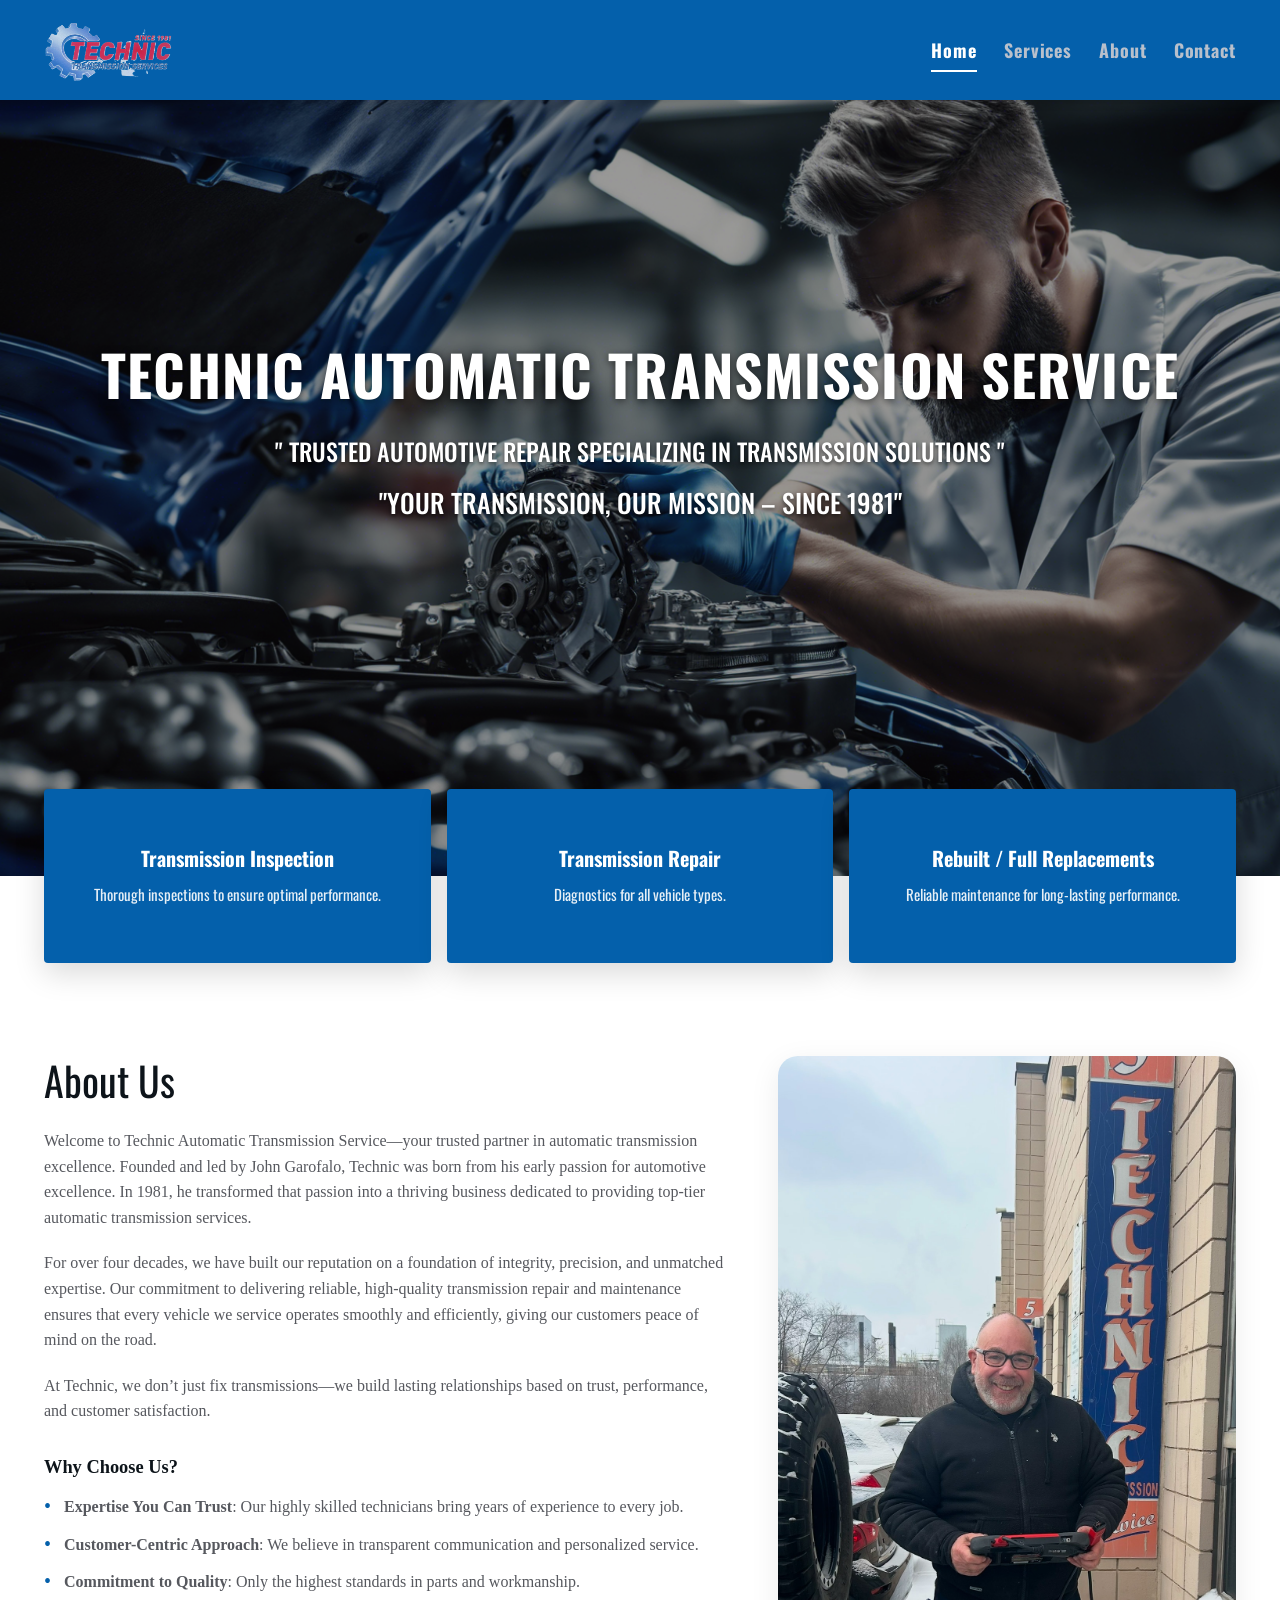
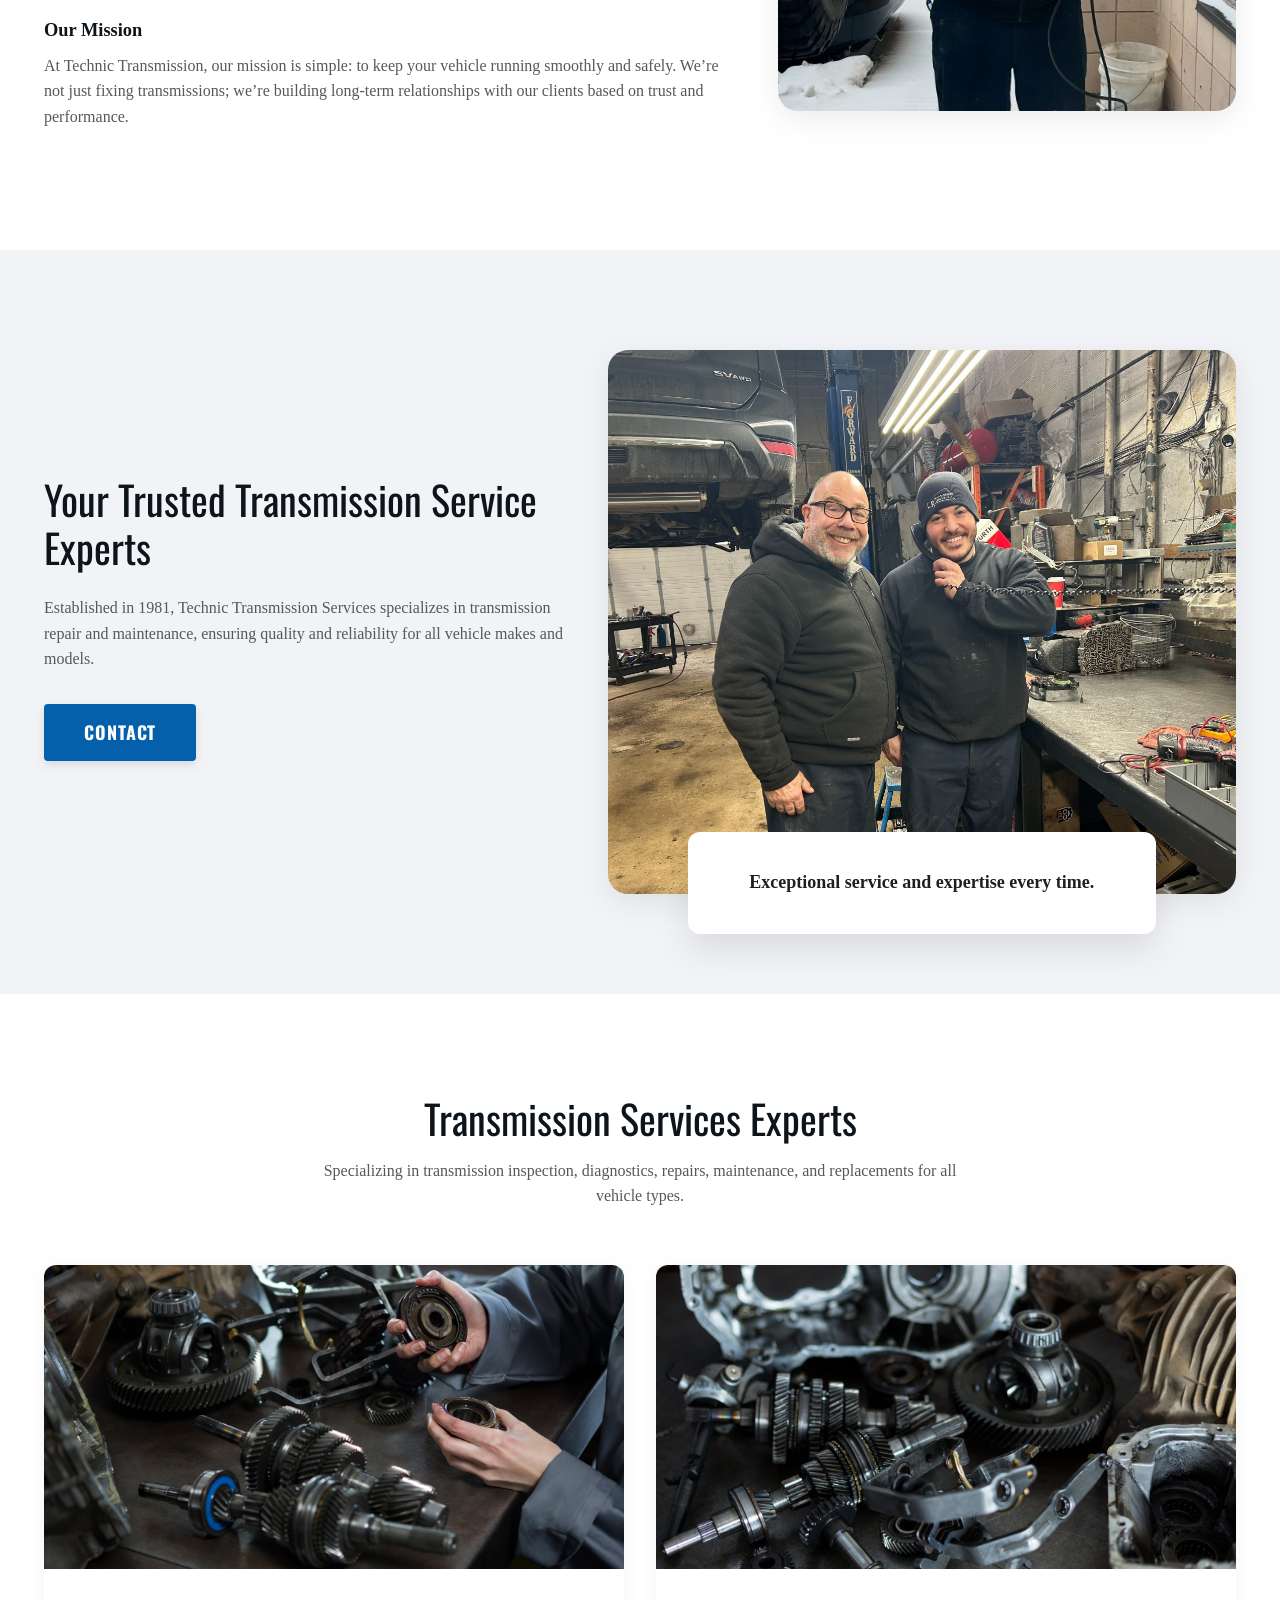
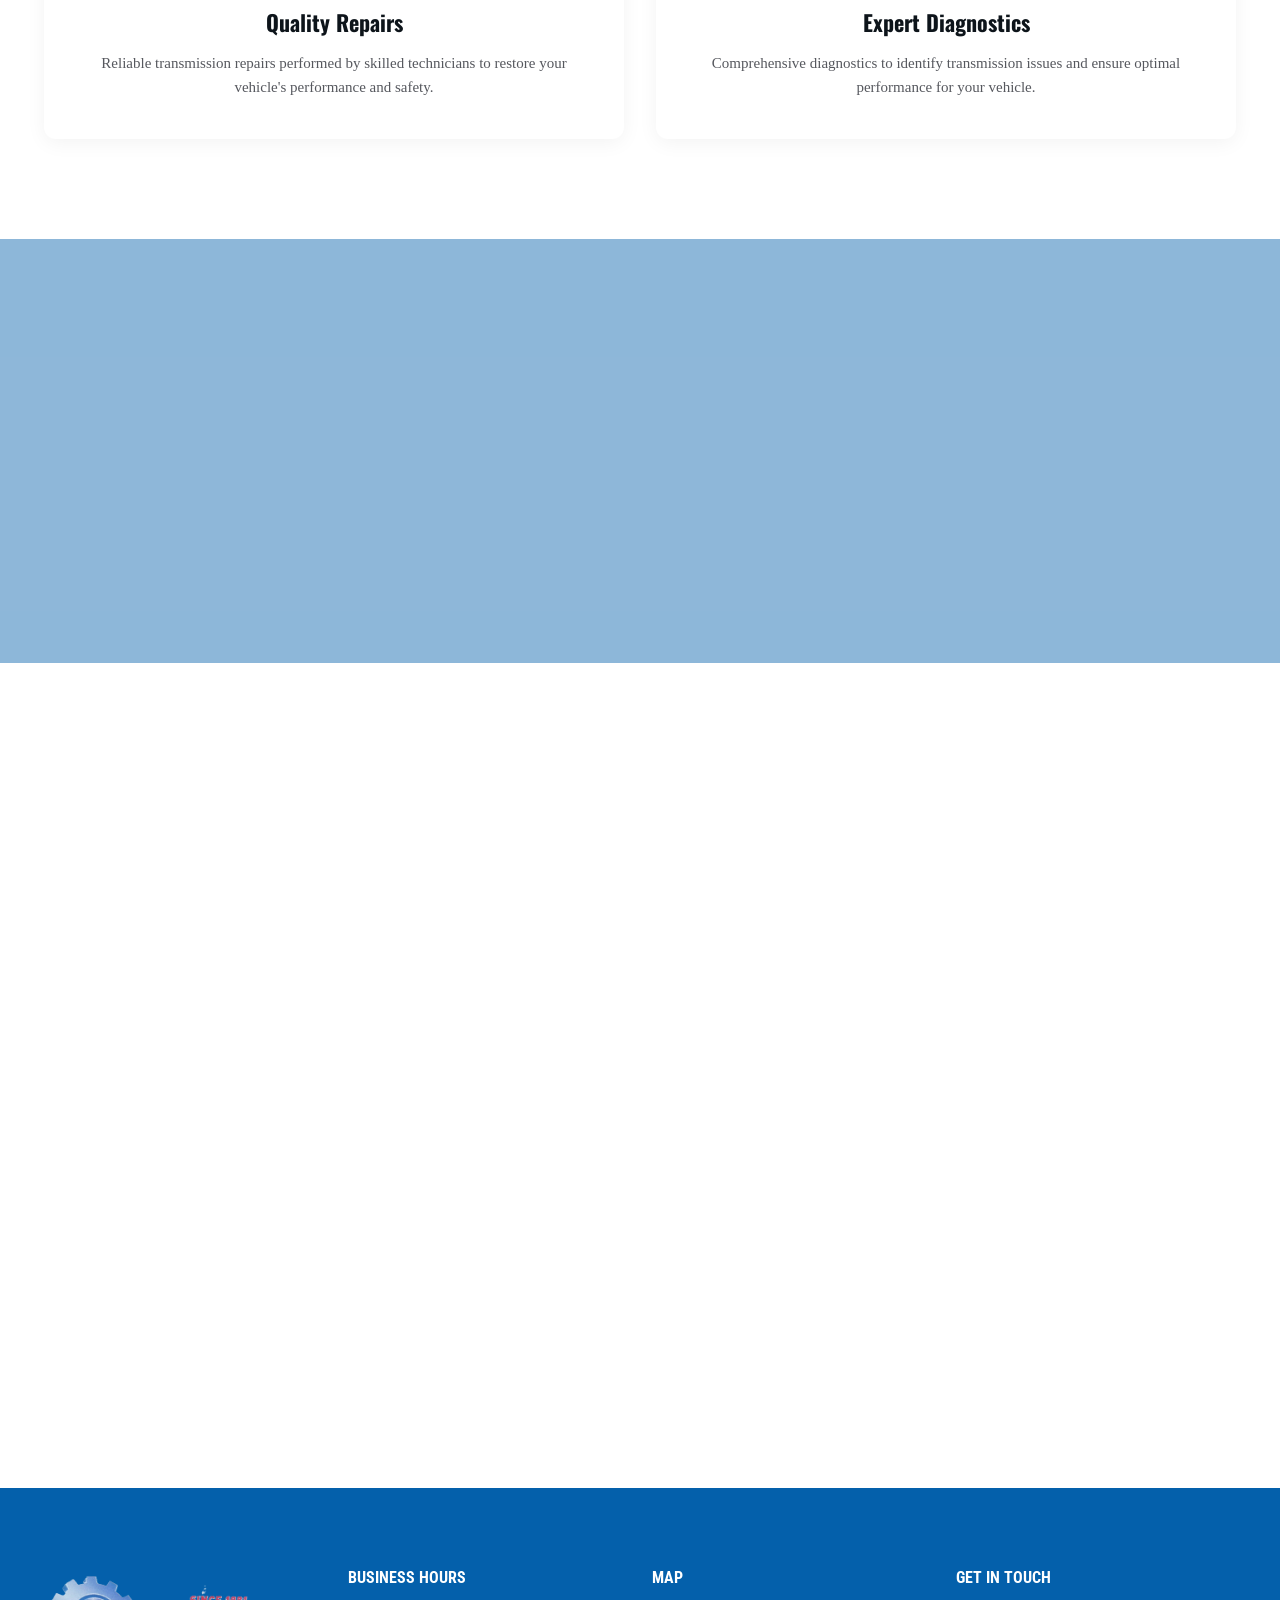
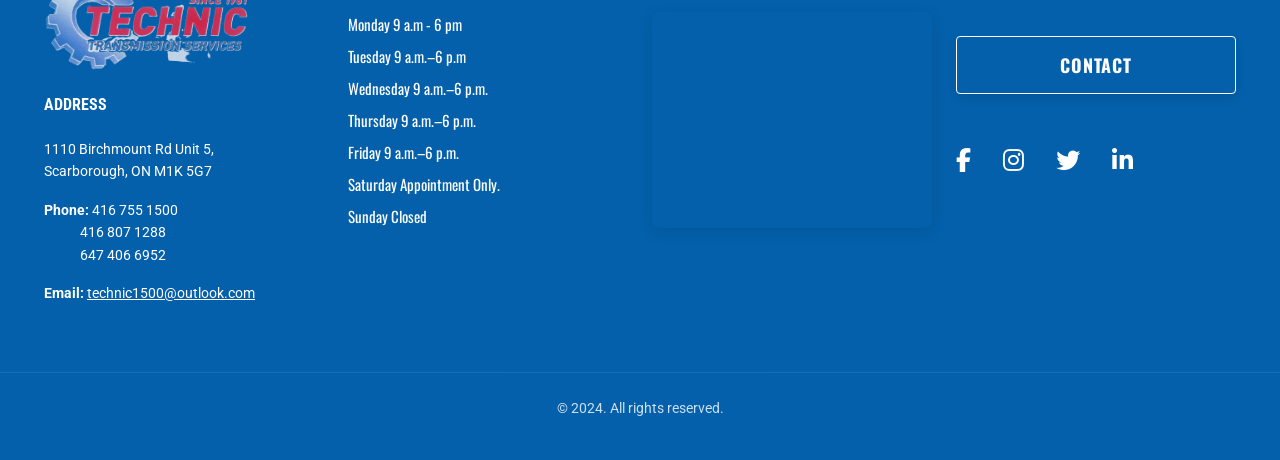
==== commit 24abb343: "Change CTA and Submit button colors to branding blue for consistency" ====
--- a/index.html
+++ b/index.html
@@ -109,7 +109,7 @@
         <h3 id="promo-title">Your Trusted Transmission Service Experts</h3>
         <p id="promo-desc">Established in 1981, Technic Transmission Services specializes in transmission repair and maintenance, ensuring quality and reliability for all vehicle makes and models.</p>
         <div>
-          <a href="contact.html" class="btn btn-accent" id="promo-contact-btn">Contact</a>
+          <a href="contact.html" class="btn btn-primary" id="promo-contact-btn">Contact</a>
         </div>
       </div>
       <div class="split-promo-right" id="promo-img-box">
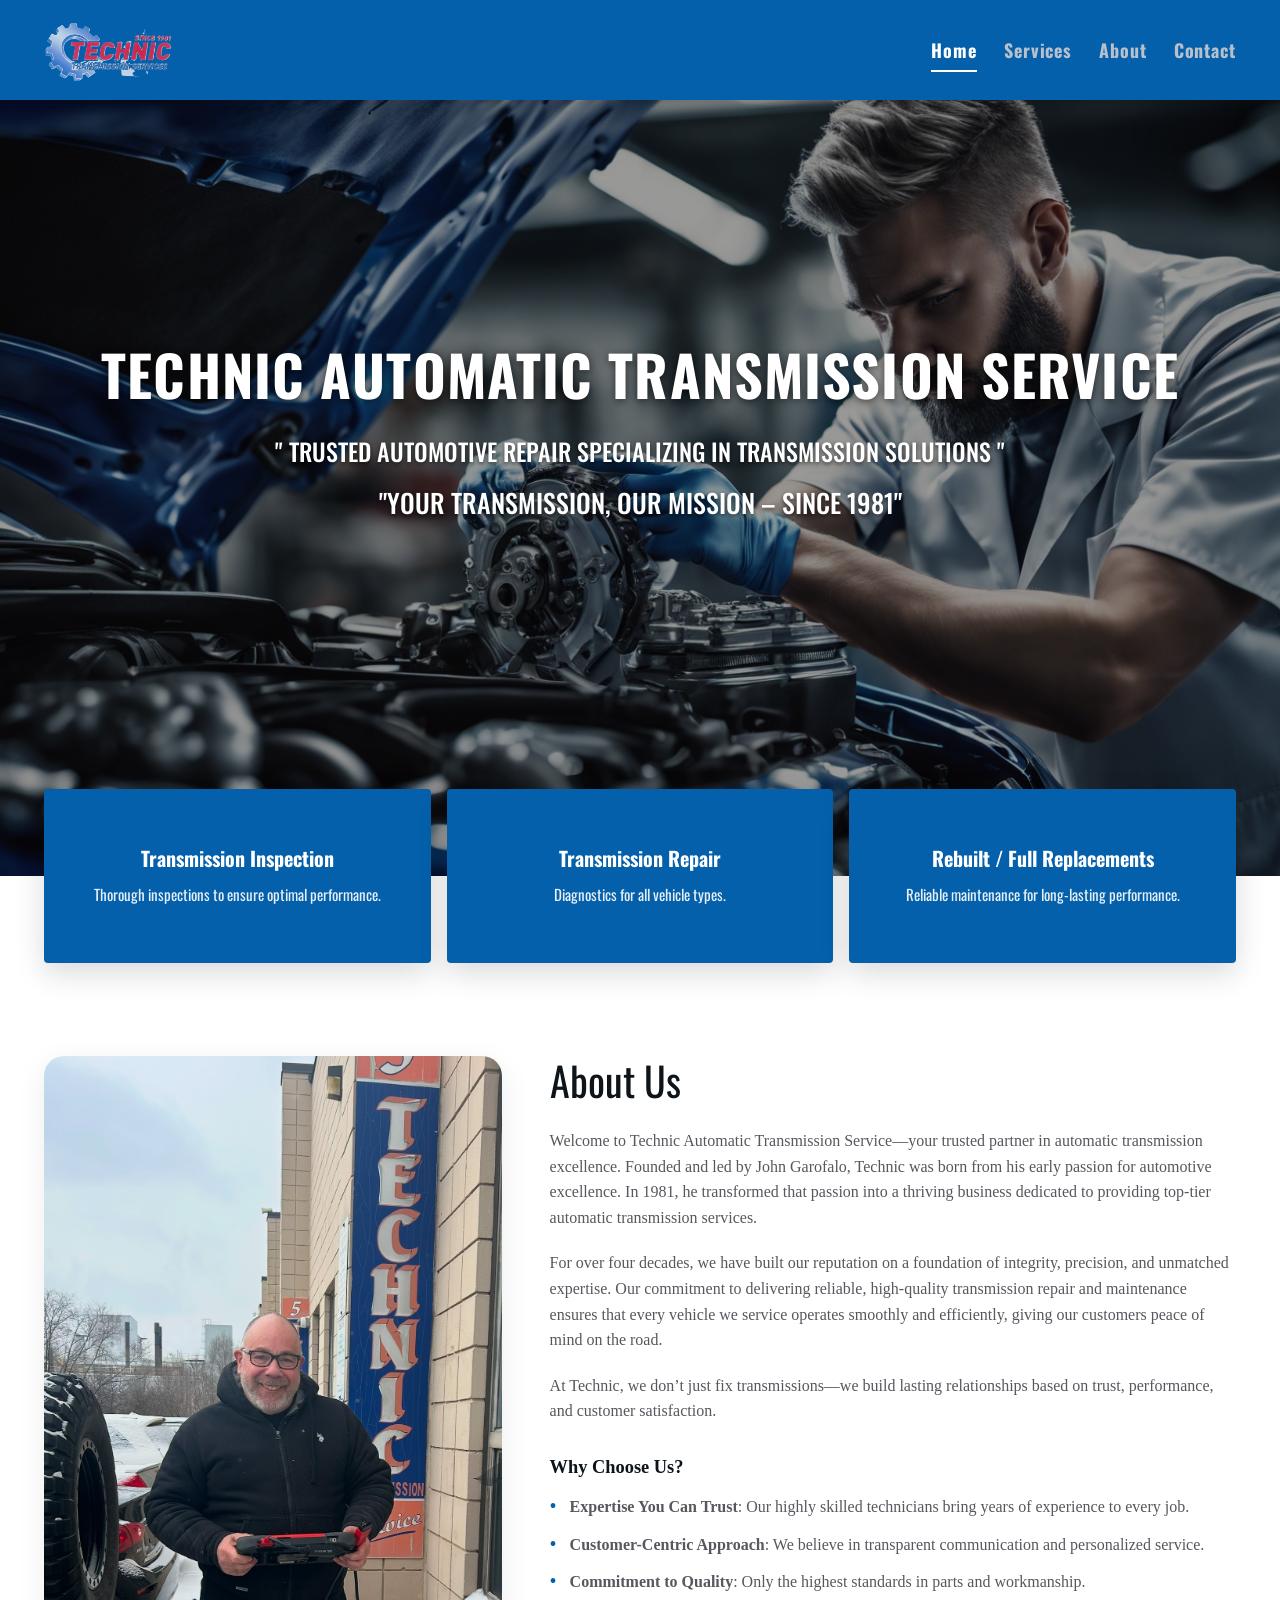
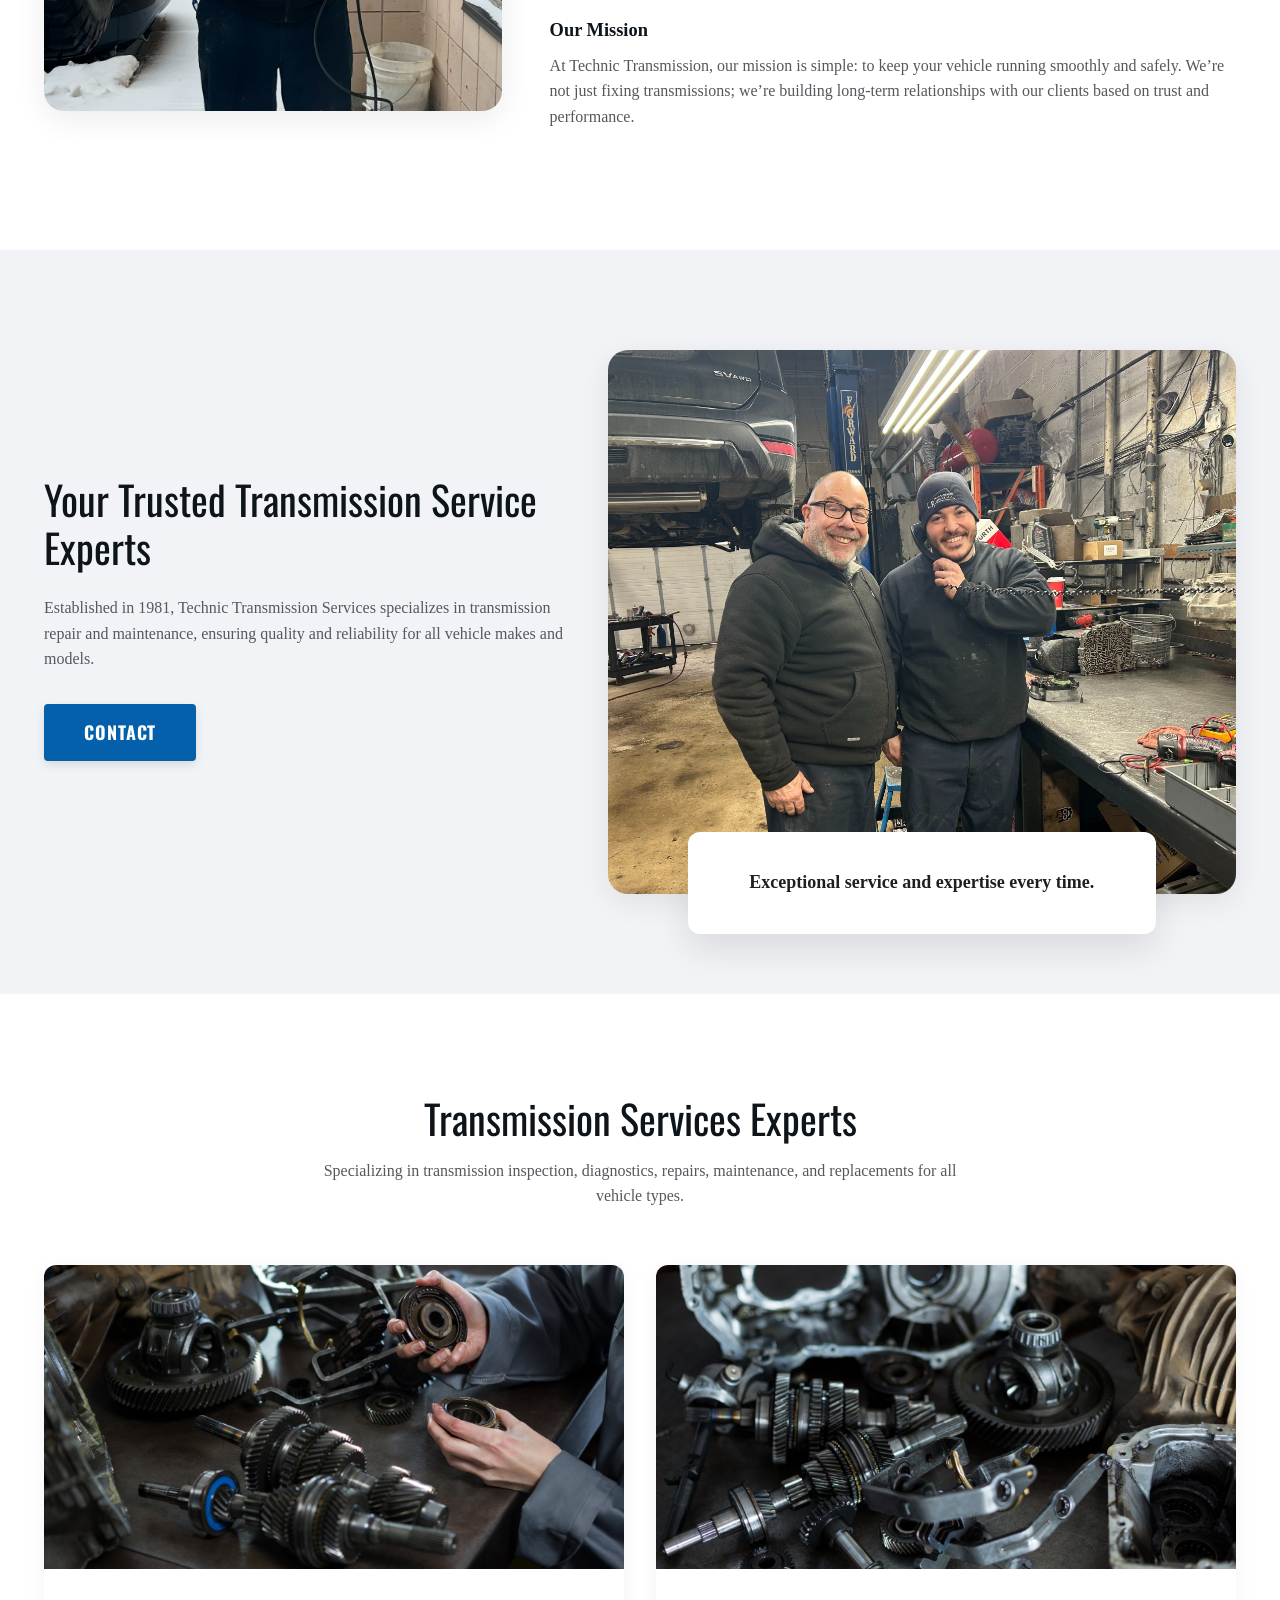
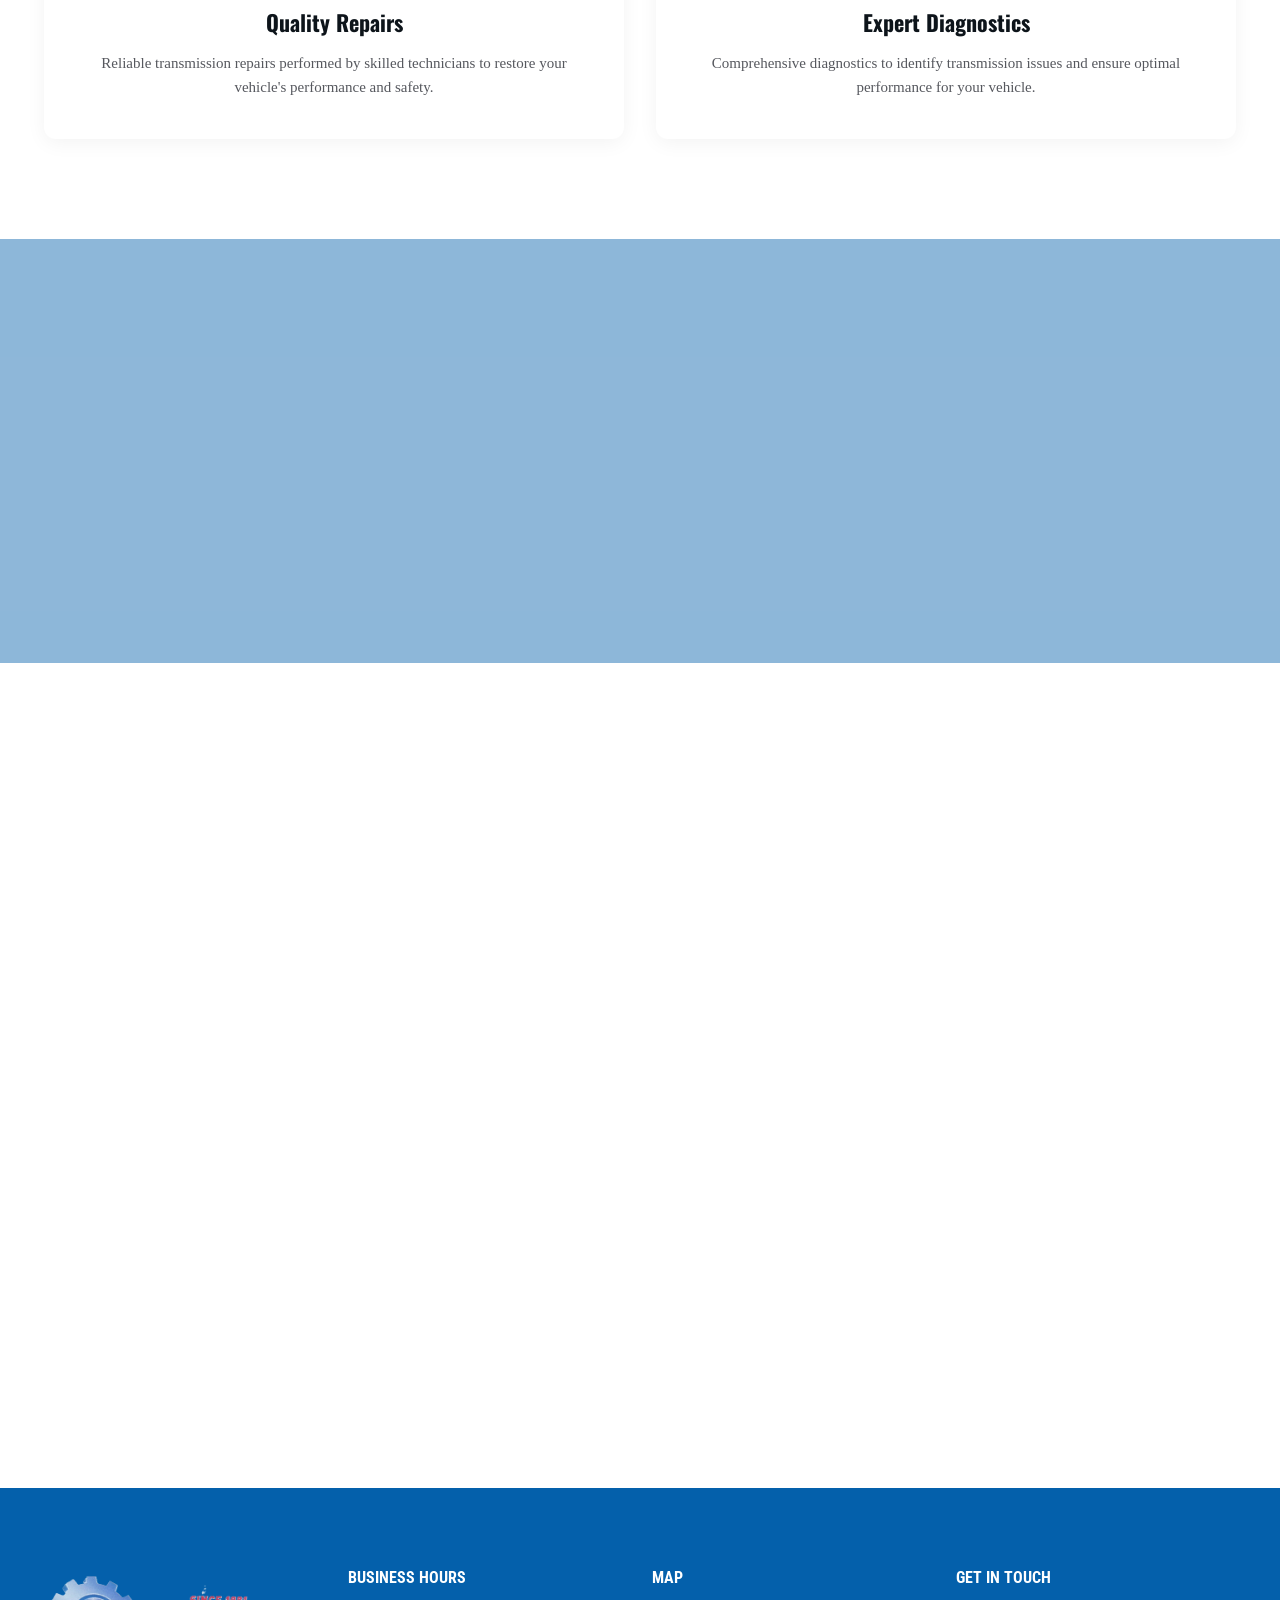
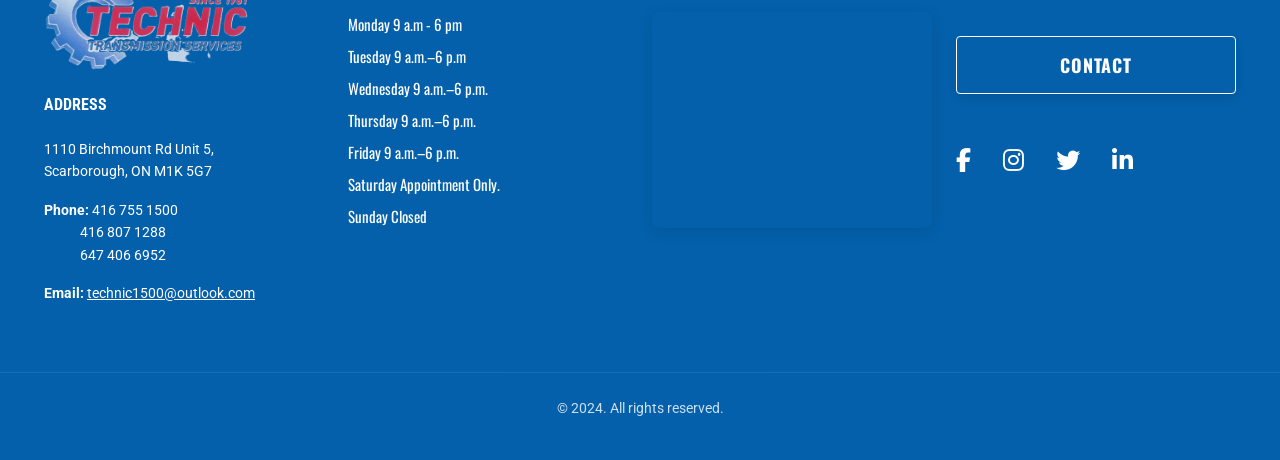
==== commit a47edde4: "Swap About Us section columns (image left, text right)" ====
--- a/index.html
+++ b/index.html
@@ -80,6 +80,9 @@
   <!-- About Section -->
   <section class="section-padding block-light section-under-hero" id="about-us-sec">
     <div class="container about-section-grid reveal">
+      <div class="about-image" id="about-img-box">
+        <img src="assets/img_7250-AzG3MenNybFVEBEX.jpeg" alt="John Garofalo at Technic Automatic Transmission Service" id="about-img">
+      </div>
       <div class="about-content">
         <h3 id="about-title">About Us</h3>
         <p class="body" id="about-p-1">Welcome to Technic Automatic Transmission Service—your trusted partner in automatic transmission excellence. Founded and led by John Garofalo, Technic was born from his early passion for automotive excellence. In 1981, he transformed that passion into a thriving business dedicated to providing top-tier automatic transmission services.</p>
@@ -96,9 +99,6 @@
         <h4 style="margin: 24px 0 12px; font-family: var(--font-body); font-weight: bold; font-size: 1.15rem;" id="mission-title">Our Mission</h4>
         <p class="body" id="mission-p">At Technic Transmission, our mission is simple: to keep your vehicle running smoothly and safely. We’re not just fixing transmissions; we’re building long-term relationships with our clients based on trust and performance.</p>
       </div>
-      <div class="about-image" id="about-img-box">
-        <img src="assets/img_7250-AzG3MenNybFVEBEX.jpeg" alt="John Garofalo at Technic Automatic Transmission Service" id="about-img">
-      </div>
     </div>
   </section>
 
--- a/css/style.css
+++ b/css/style.css
@@ -680,7 +680,7 @@
 /* 3. About Section (Home page / about.html) */
 .about-section-grid {
   display: grid;
-  grid-template-columns: 1.2fr 0.8fr;
+  grid-template-columns: 0.8fr 1.2fr;
   gap: 48px;
 }
 
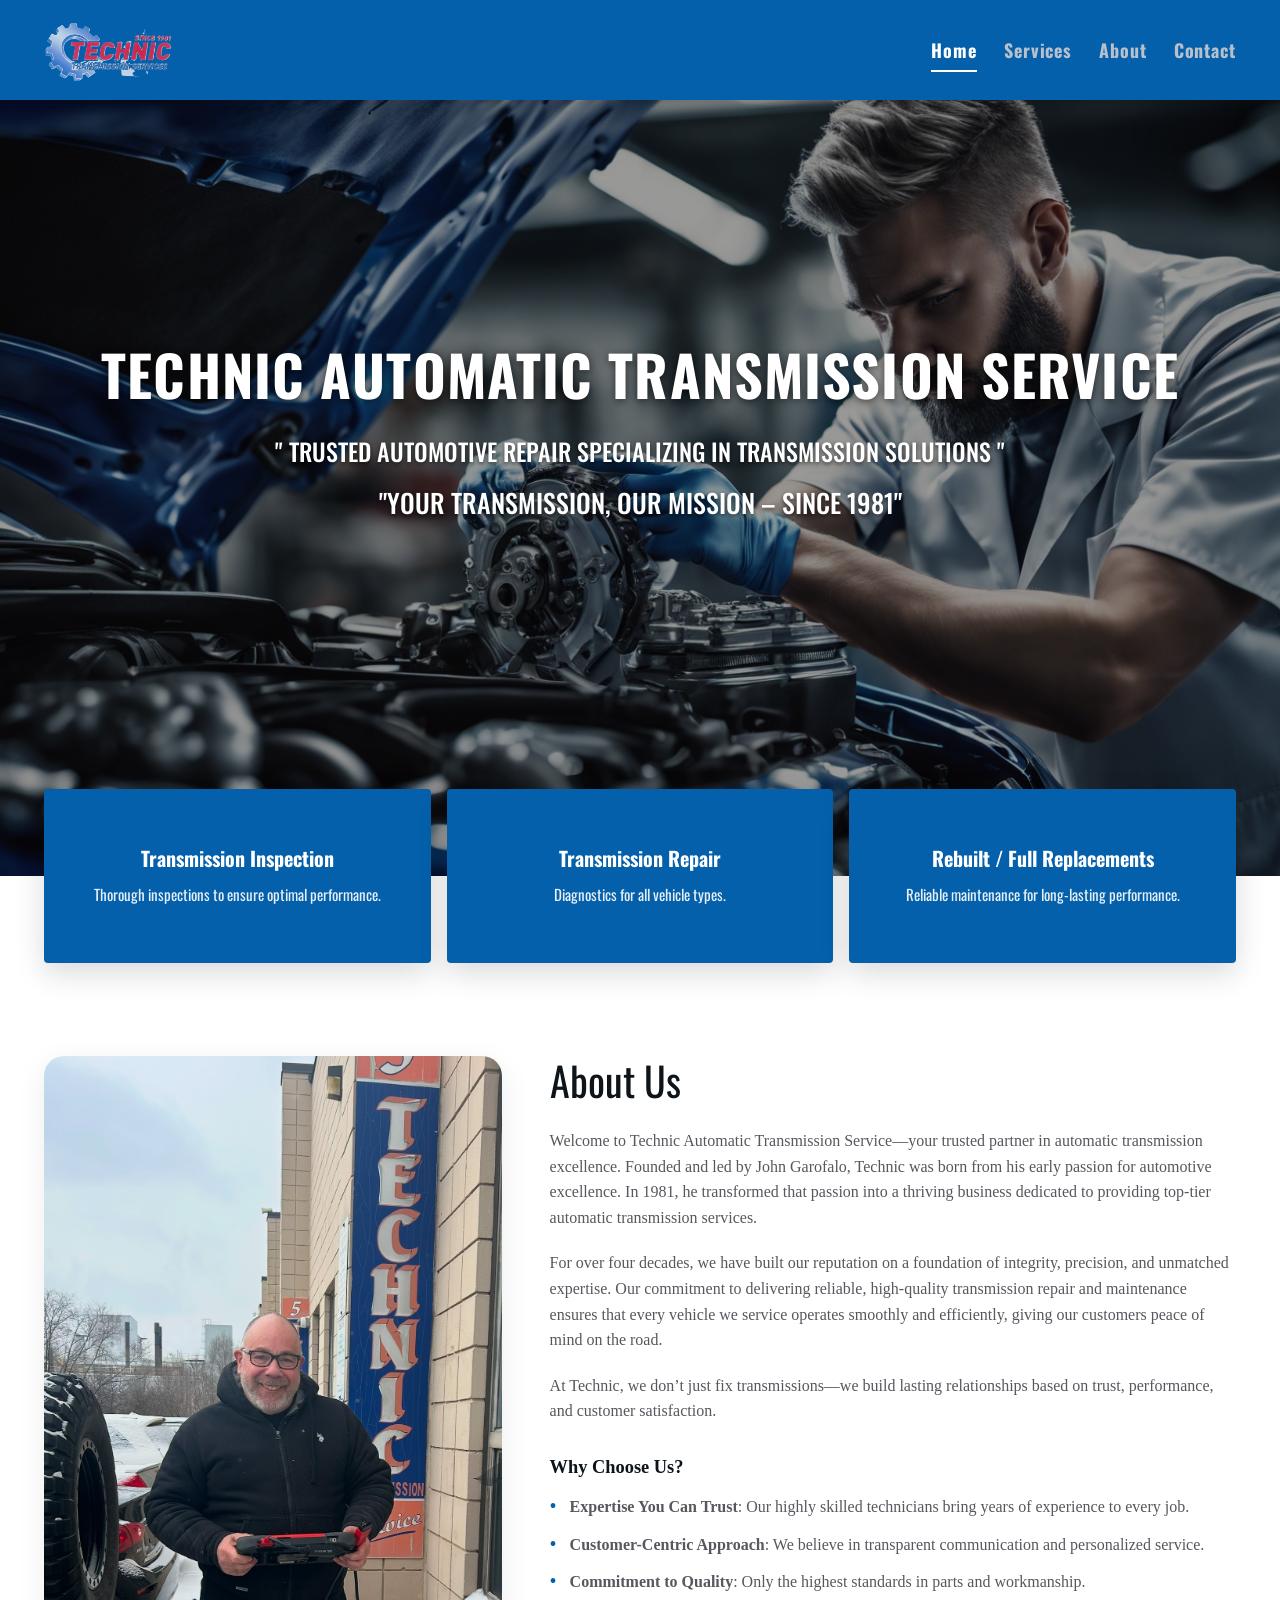
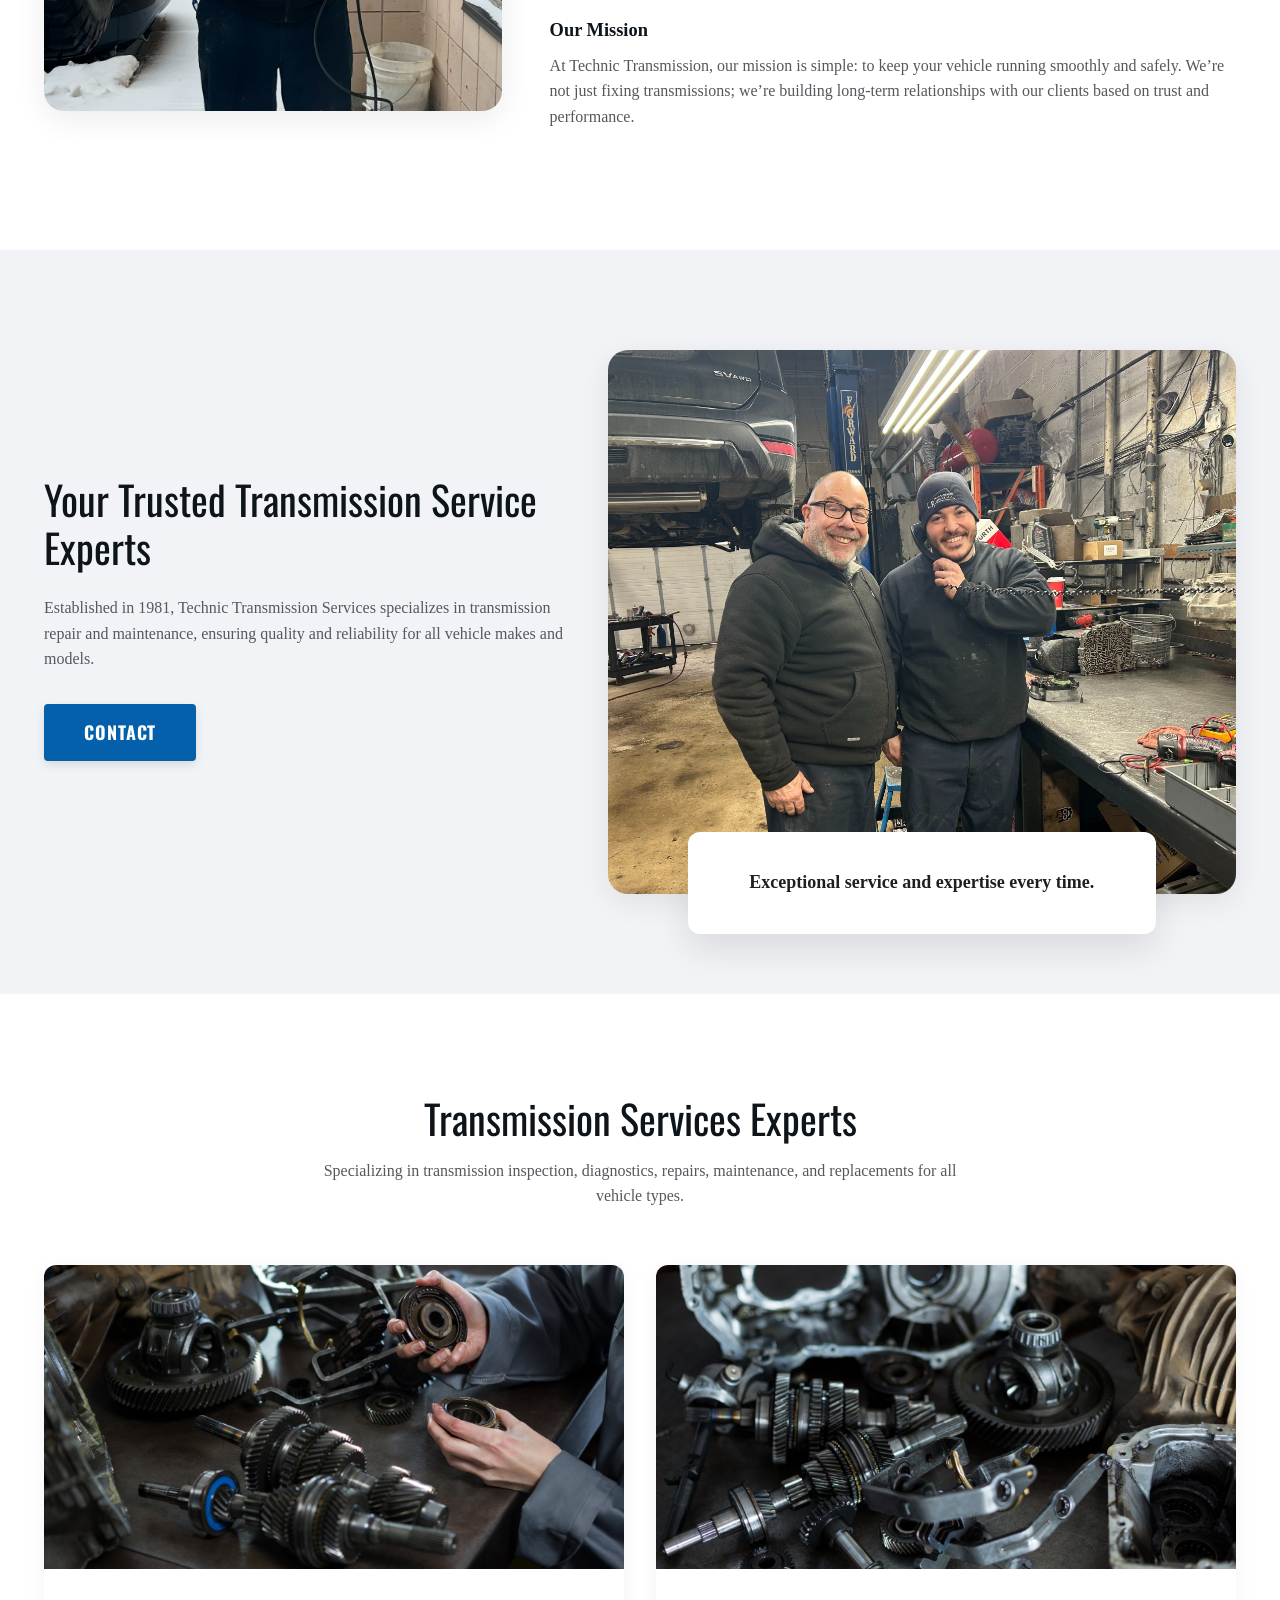
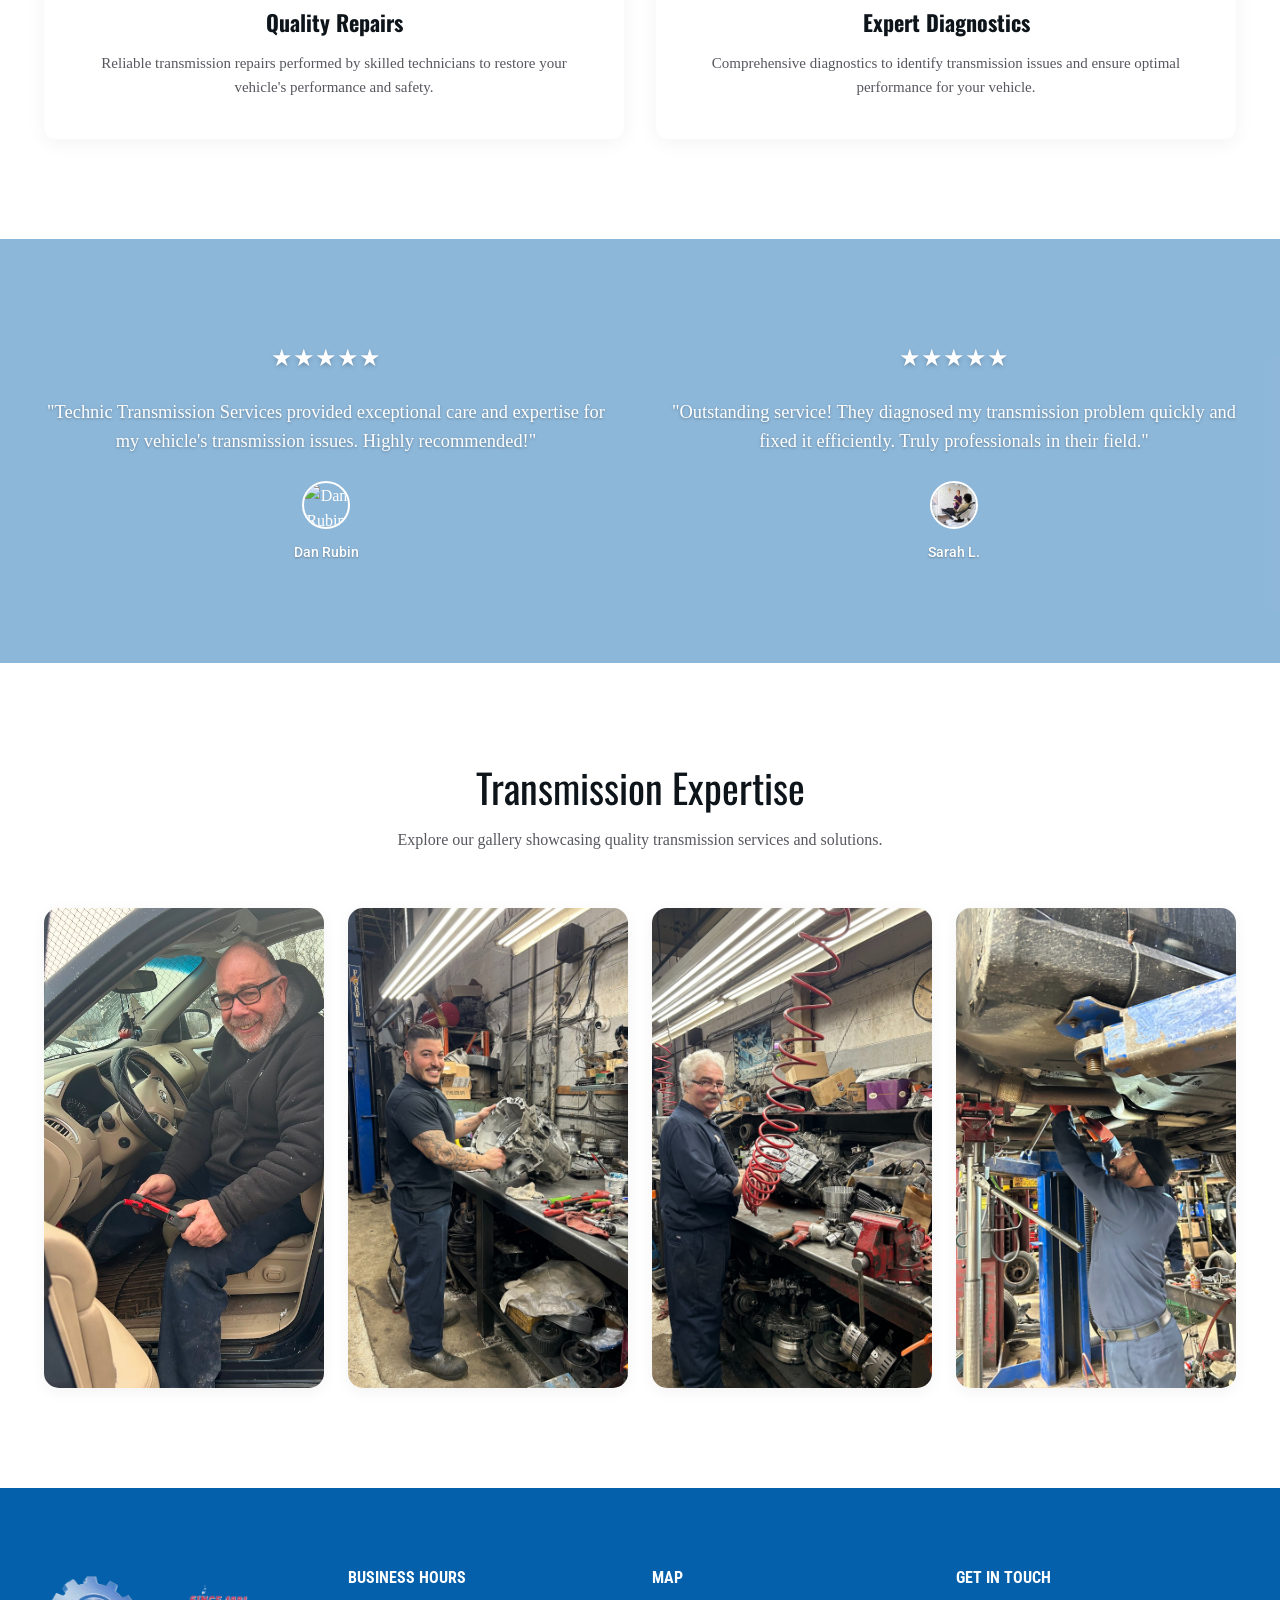
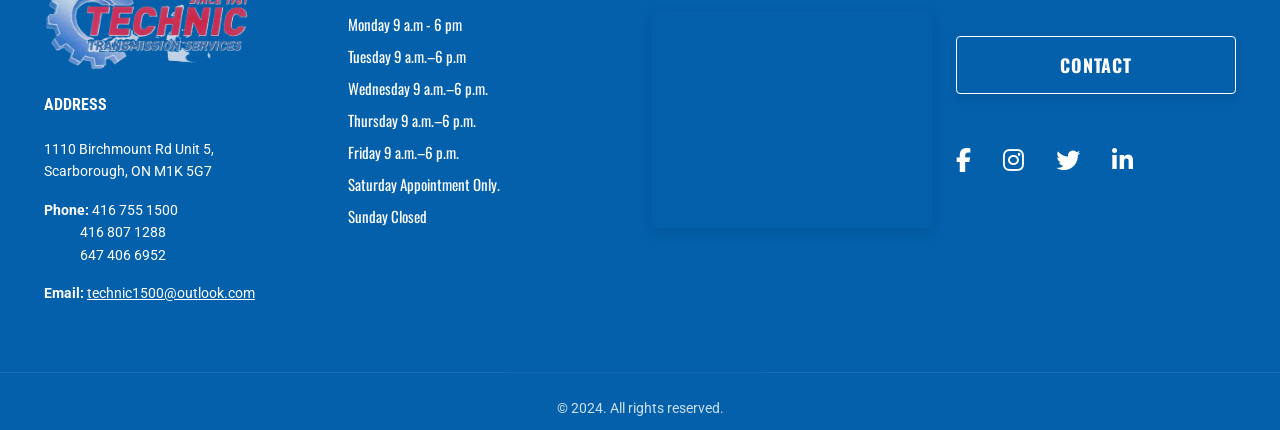
==== commit 6460a897: "Update about, contact, index, and services pages" ====
--- a/index.html
+++ b/index.html
@@ -254,5 +254,22 @@
 
   <!-- Scripts -->
   <script src="js/script.js"></script>
+
+  <!--Start of Tawk.to Script-->
+  <script type="text/javascript">
+  var Tawk_API=Tawk_API||{}, Tawk_LoadStart=new Date();
+  Tawk_API.onLoad = function(){
+    Tawk_API.setAttributes({ page: 'Home' }, function(error){});
+  };
+  (function(){
+  var s1=document.createElement("script"),s0=document.getElementsByTagName("script")[0];
+  s1.async=true;
+  s1.src='https://embed.tawk.to/6a3034a47d146a1d4cd74141/1jr64r8qu';
+  s1.charset='UTF-8';
+  s1.setAttribute('crossorigin','*');
+  s0.parentNode.insertBefore(s1,s0);
+  })();
+  </script>
+  <!--End of Tawk.to Script-->
 </body>
 </html>
--- a/css/style.css
+++ b/css/style.css
@@ -1186,16 +1186,30 @@
 }
 
 /* 8. Services Page (services.html) specific styling */
+/* Hero height scales with viewport width to match the cropped image aspect ratio
+   (1170x662 = 56.5vw tall). Caps at 800px for ultra-wide screens. */
 .services-hero {
-  background-size: cover;
-  background-position: center;
-  height: 480px;
+  height: clamp(360px, 56.5vw, 800px);
   display: flex;
   flex-direction: column;
   justify-content: center;
   position: relative;
+  overflow: hidden;
   text-align: center;
   color: var(--color-white);
+}
+
+.services-hero-bg {
+  position: absolute;
+  top: 0;
+  left: 0;
+  right: 0;
+  bottom: 0;
+  width: 100%;
+  height: 100%;
+  object-fit: cover;
+  object-position: 30% top;
+  z-index: 0;
 }
 
 .services-hero-overlay {
